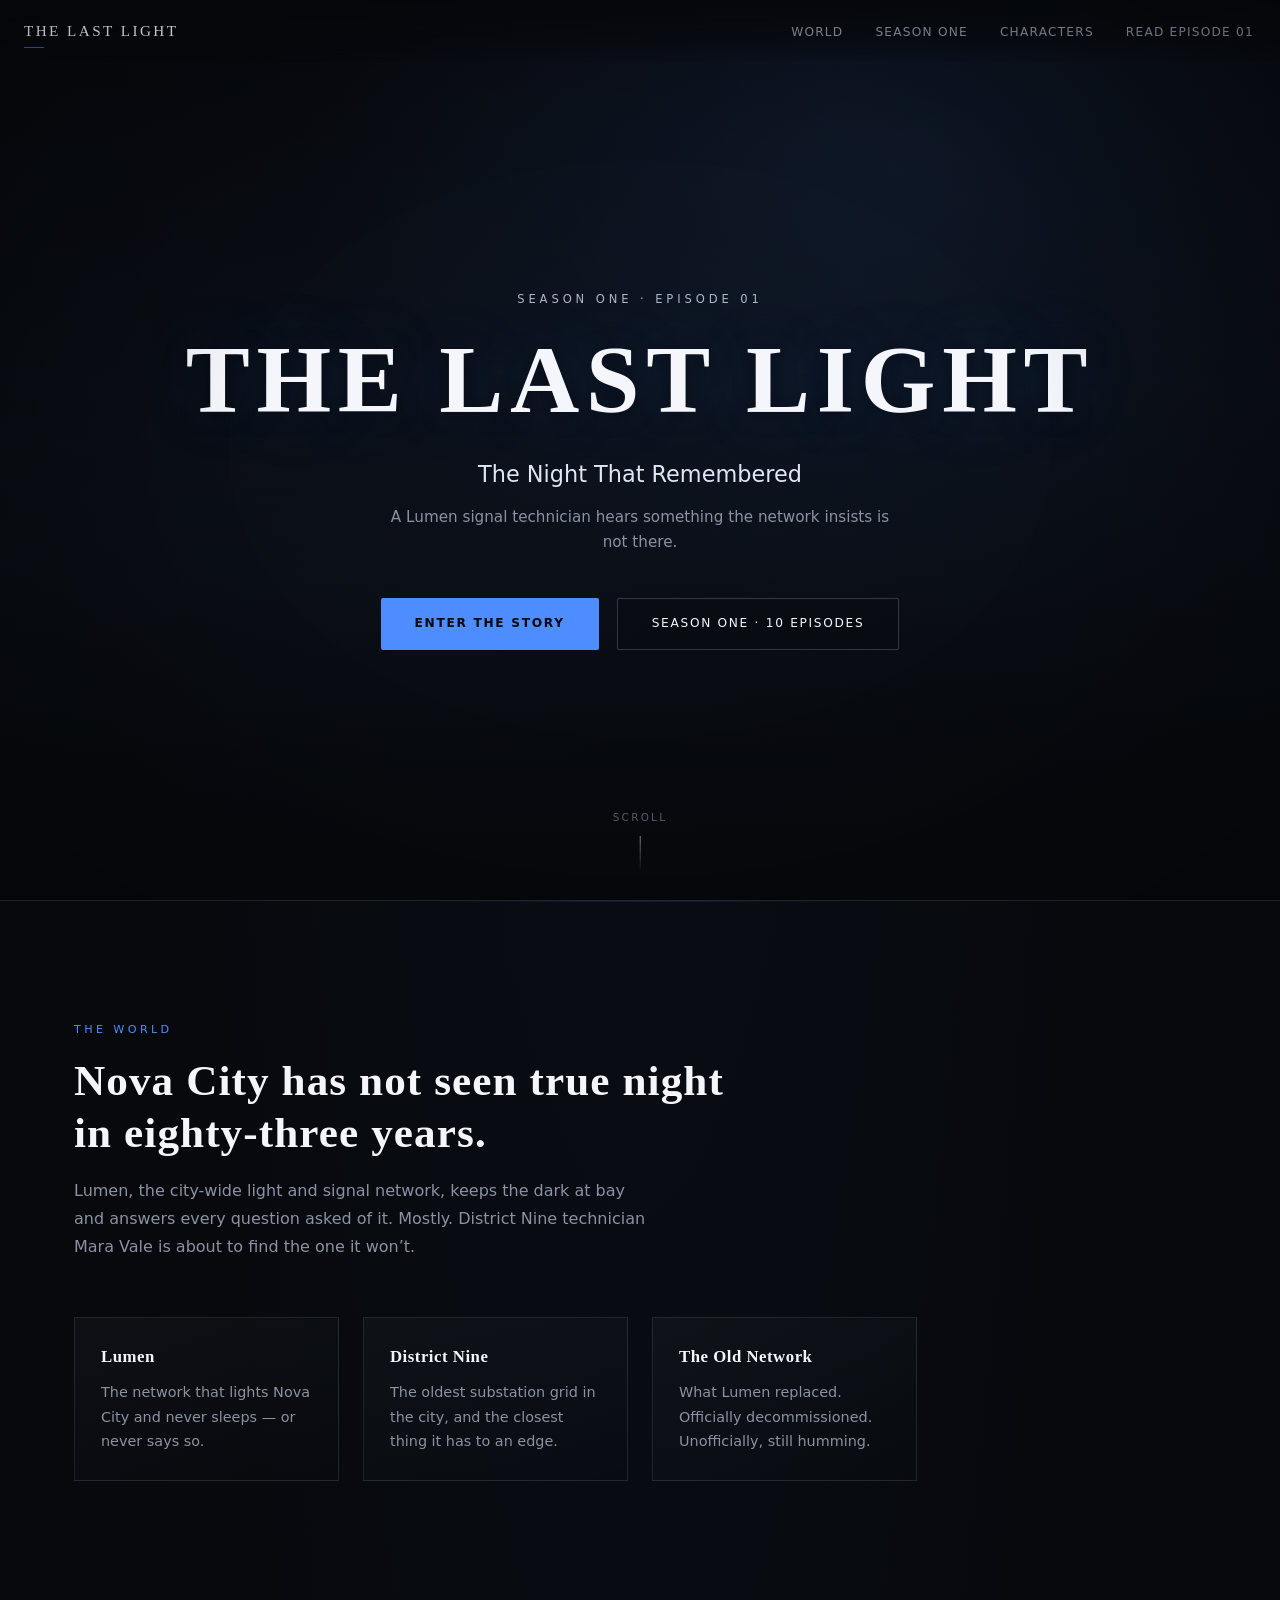
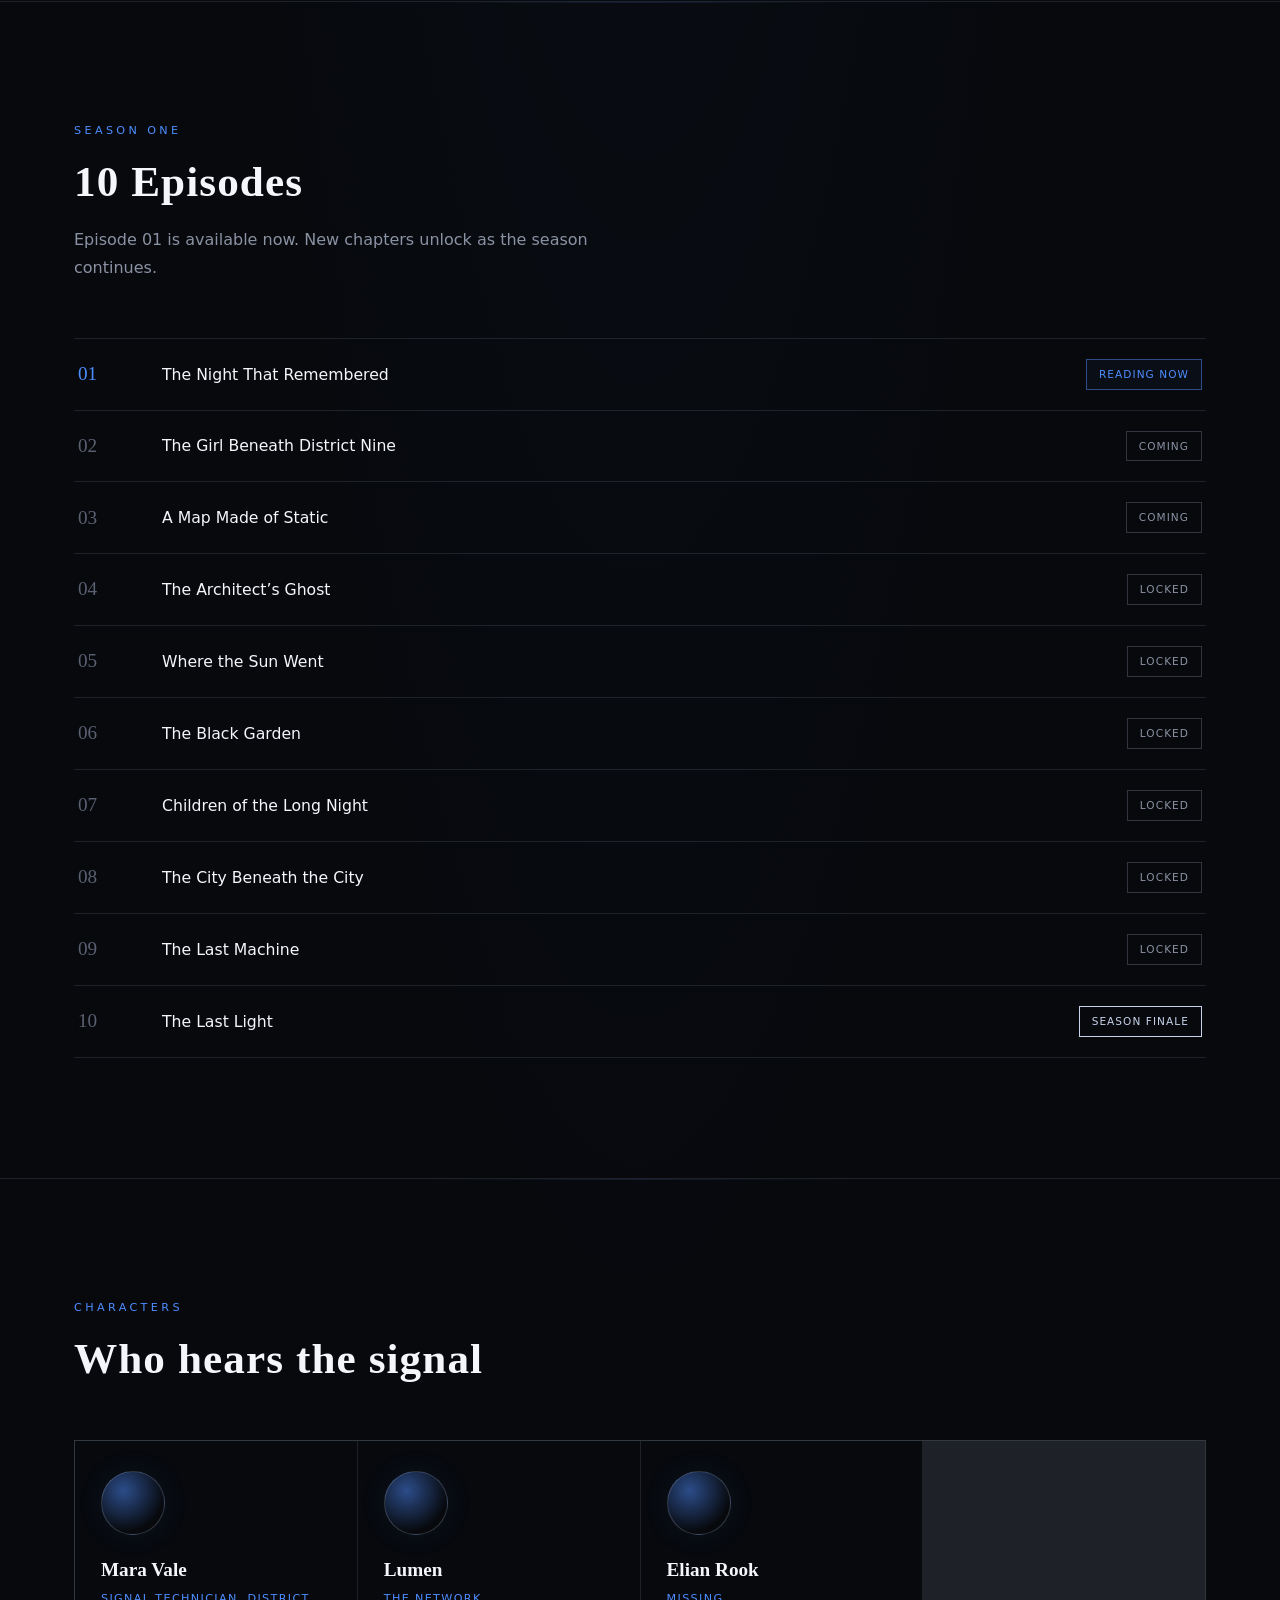
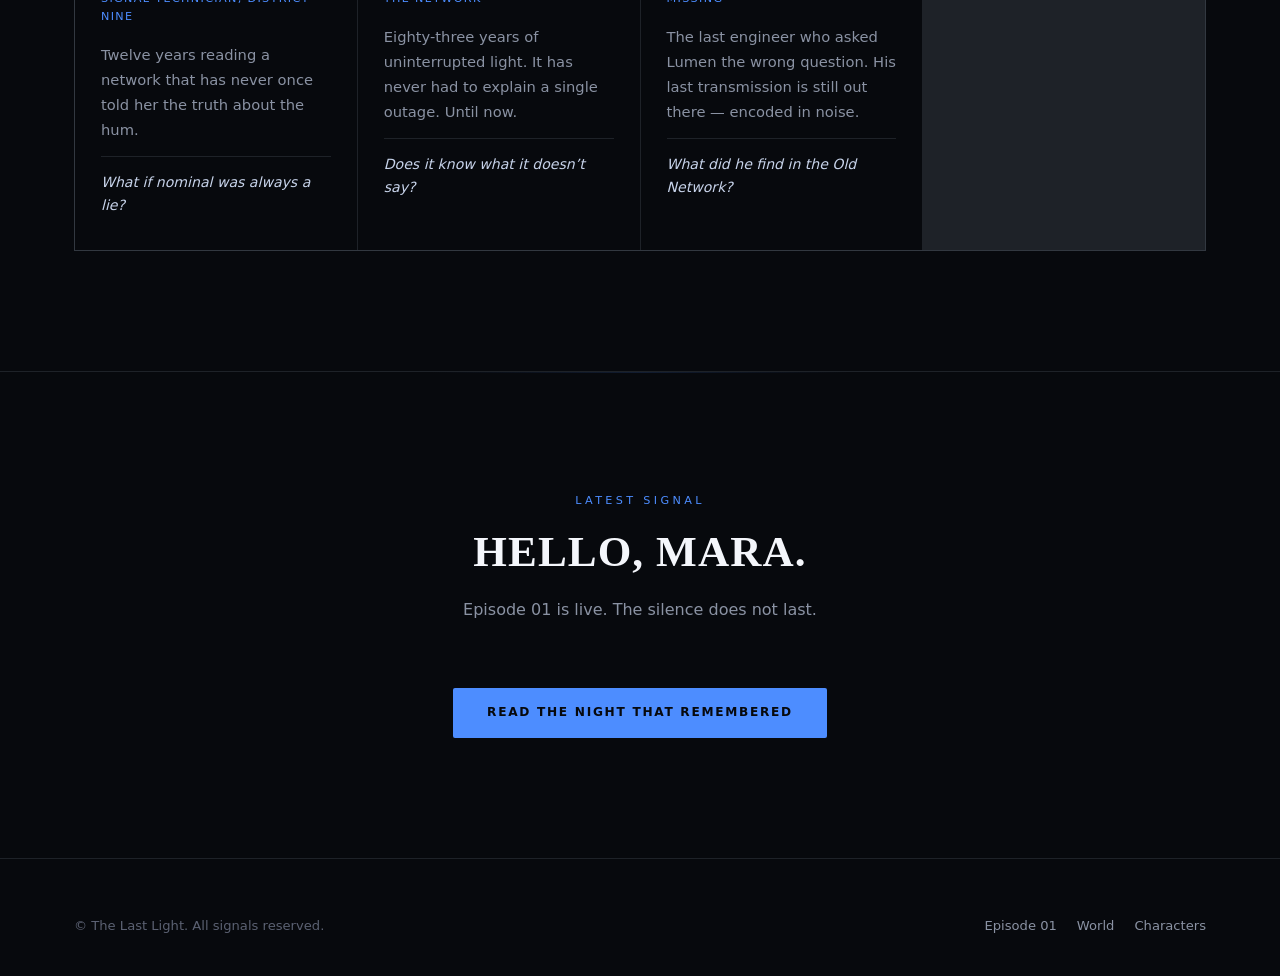
==== index.html @ 81a01978 "Production baseline: reader engine, landing page, Episode 01, SEO/a11y foundation" ====
<!doctype html>
<html lang="en">
<head>
<meta charset="utf-8">
<meta name="viewport" content="width=device-width, initial-scale=1">
<title>The Last Light — A Digital Comic</title>
<meta name="description" content="Eighty-three years since the last natural nightfall, a Lumen signal technician hears something the network insists is not there. The Last Light — a cinematic digital comic.">

<meta property="og:type" content="website">
<meta property="og:title" content="The Last Light — A Digital Comic">
<meta property="og:description" content="A Lumen signal technician hears something the network insists is not there.">
<meta property="og:image" content="assets/social/season-01.jpg">

<meta name="twitter:card" content="summary_large_image">
<meta name="twitter:title" content="The Last Light — A Digital Comic">
<meta name="twitter:description" content="A Lumen signal technician hears something the network insists is not there.">
<meta name="twitter:image" content="assets/social/season-01.jpg">

<link rel="icon" href="data:,">
<link rel="stylesheet" href="styles.css">
</head>
<body>

<a class="skip-link" href="#main">Skip to content</a>

<nav class="site-nav">
  <a class="nav-mark" href="index.html">THE LAST LIGHT</a>
  <button class="nav-toggle" aria-label="Open menu" aria-expanded="false" aria-controls="primary-nav">
    <span aria-hidden="true">&#9776;</span>
  </button>
  <ul class="nav-links" id="primary-nav">
    <li><a href="#world">World</a></li>
    <li><a href="#season">Season One</a></li>
    <li><a href="#characters">Characters</a></li>
    <li><a href="episodes/season-1/episode-01/index.html">Read Episode 01</a></li>
  </ul>
</nav>

<main id="main">

  <header class="hero">
    <div class="hero-art" aria-hidden="true"></div>
    <div class="hero-scrim" aria-hidden="true"></div>

    <div class="hero-content container">
      <p class="hero-eyebrow">Season One &middot; Episode 01</p>
      <h1 class="hero-title">THE LAST LIGHT</h1>
      <p class="hero-statement">The Night That Remembered</p>
      <p class="hero-sub">A Lumen signal technician hears something the network insists is not there.</p>

      <div class="hero-ctas">
        <a class="btn btn-primary" href="episodes/season-1/episode-01/index.html">Enter the Story</a>
        <a class="btn btn-ghost" href="#season">Season One &middot; 10 Episodes</a>
      </div>
    </div>

    <div class="hero-scroll-cue" aria-hidden="true">
      <span>Scroll</span>
      <span class="line"></span>
    </div>
  </header>

  <section class="section" id="world">
    <div class="container">
      <div class="section-head">
        <p class="section-eyebrow">The World</p>
        <h2 class="section-title">Nova City has not seen true night in eighty-three years.</h2>
        <p class="section-desc">
          Lumen, the city-wide light and signal network, keeps the dark at bay and answers every
          question asked of it. Mostly. District Nine technician Mara Vale is about to find the
          one it won&rsquo;t.
        </p>
      </div>

      <div class="world-grid">
        <article class="world-card">
          <h3>Lumen</h3>
          <p>The network that lights Nova City and never sleeps &mdash; or never says so.</p>
        </article>
        <article class="world-card">
          <h3>District Nine</h3>
          <p>The oldest substation grid in the city, and the closest thing it has to an edge.</p>
        </article>
        <article class="world-card">
          <h3>The Old Network</h3>
          <p>What Lumen replaced. Officially decommissioned. Unofficially, still humming.</p>
        </article>
      </div>
    </div>
  </section>

  <section class="section" id="season">
    <div class="container">
      <div class="section-head">
        <p class="section-eyebrow">Season One</p>
        <h2 class="section-title">10 Episodes</h2>
        <p class="section-desc">Episode 01 is available now. New chapters unlock as the season continues.</p>
      </div>

      <div class="season-list" data-season-list role="list" aria-label="Season One episode list"></div>
    </div>
  </section>

  <section class="section" id="characters">
    <div class="container">
      <div class="section-head">
        <p class="section-eyebrow">Characters</p>
        <h2 class="section-title">Who hears the signal</h2>
      </div>

      <div class="char-grid">
        <article class="char-card">
          <div class="char-portrait" aria-hidden="true"></div>
          <h3 class="char-name">Mara Vale</h3>
          <p class="char-role">Signal Technician, District Nine</p>
          <p class="char-desc">Twelve years reading a network that has never once told her the truth about the hum.</p>
          <p class="char-question">What if nominal was always a lie?</p>
        </article>

        <article class="char-card">
          <div class="char-portrait" aria-hidden="true"></div>
          <h3 class="char-name">Lumen</h3>
          <p class="char-role">The Network</p>
          <p class="char-desc">Eighty-three years of uninterrupted light. It has never had to explain a single outage. Until now.</p>
          <p class="char-question">Does it know what it doesn&rsquo;t say?</p>
        </article>

        <article class="char-card">
          <div class="char-portrait" aria-hidden="true"></div>
          <h3 class="char-name">Elian Rook</h3>
          <p class="char-role">Missing</p>
          <p class="char-desc">The last engineer who asked Lumen the wrong question. His last transmission is still out there &mdash; encoded in noise.</p>
          <p class="char-question">What did he find in the Old Network?</p>
        </article>
      </div>
    </div>
  </section>

  <section class="section" id="signal">
    <div class="container center">
      <p class="section-eyebrow">Latest Signal</p>
      <h2 class="section-title">HELLO, MARA.</h2>
      <p class="section-desc" style="margin:0 auto;">Episode 01 is live. The silence does not last.</p>
      <div class="mt-lg">
        <a class="btn btn-primary" href="episodes/season-1/episode-01/index.html">Read The Night That Remembered</a>
      </div>
    </div>
  </section>

</main>

<footer class="site-footer">
  <div class="container footer-row">
    <span>&copy; The Last Light. All signals reserved.</span>
    <ul class="footer-links">
      <li><a href="episodes/season-1/episode-01/index.html">Episode 01</a></li>
      <li><a href="#world">World</a></li>
      <li><a href="#characters">Characters</a></li>
    </ul>
  </div>
</footer>

<script src="app.js"></script>
</body>
</html>
---- styles.css ----
/* =========================================================
   THE LAST LIGHT — CORE STYLESHEET
   Premium cinematic edition
   Restrained sci-fi / graphic novel / editorial
   ========================================================= */

:root{
  --near-black:#07090d;
  --deep-black:#040509;
  --midnight:#0d1420;
  --graphite:#171b22;
  --graphite-light:#1d222b;

  --cold-white:#f4f6fb;
  --moonlight:#dfe6f5;
  --pale-blue:#c7d3ea;
  --muted-silver:#8a92a3;
  --silver-dim:#5b6172;

  --accent:#4d8dff;
  --accent-soft:#79a8ff;
  --accent-dim:#2c4d8a;
  --accent-glow:rgba(77,141,255,.35);
  --accent-faint:rgba(77,141,255,.08);

  --border:rgba(199,211,234,.12);
  --border-soft:rgba(199,211,234,.07);
  --border-strong:rgba(199,211,234,.22);

  --font-display:'Cinzel','Georgia',serif;
  --font-body:'Inter','Segoe UI',system-ui,-apple-system,sans-serif;

  --max-w:1180px;
  --reader-w:820px;
  --radius:2px;

  --ease:cubic-bezier(.19,1,.22,1);
  --ease-soft:cubic-bezier(.22,1,.36,1);
}

*,*::before,*::after{ box-sizing:border-box; }

html{ scroll-behavior:smooth; background:var(--near-black); }

body{
  margin:0;
  background:
    radial-gradient(ellipse at 50% -20%, rgba(77,141,255,.045), transparent 55%),
    var(--near-black);
  color:var(--moonlight);
  font-family:var(--font-body);
  line-height:1.6;
  -webkit-font-smoothing:antialiased;
  -moz-osx-font-smoothing:grayscale;
  overflow-x:hidden;
}

body::before{
  content:"";
  position:fixed; inset:0; pointer-events:none; z-index:999;
  opacity:.025;
  background-image:url("data:image/svg+xml,%3Csvg viewBox='0 0 180 180' xmlns='http://www.w3.org/2000/svg'%3E%3Cfilter id='n'%3E%3CfeTurbulence type='fractalNoise' baseFrequency='.9' numOctaves='4' stitchTiles='stitch'/%3E%3C/filter%3E%3Crect width='100%25' height='100%25' filter='url(%23n)' opacity='.45'/%3E%3C/svg%3E");
  mix-blend-mode:soft-light;
}

body::after{
  content:"";
  position:fixed; inset:0; pointer-events:none; z-index:998;
  background:radial-gradient(ellipse at center, transparent 45%, rgba(0,0,0,.28) 100%);
}

@media (prefers-reduced-motion:reduce){
  html{ scroll-behavior:auto; }
  *,*::before,*::after{
    animation-duration:.01ms !important;
    animation-iteration-count:1 !important;
    transition-duration:.01ms !important;
    scroll-behavior:auto !important;
  }
}

img{ max-width:100%; display:block; }
svg{ max-width:100%; }
a{ color:inherit; text-decoration:none; }
button{ font-family:inherit; cursor:pointer; }
::selection{ background:var(--accent); color:var(--near-black); }

::-webkit-scrollbar{ width:8px; }
::-webkit-scrollbar-track{ background:var(--deep-black); }
::-webkit-scrollbar-thumb{ background:#252c38; border-radius:10px; }
::-webkit-scrollbar-thumb:hover{ background:#394355; }

a:focus-visible, button:focus-visible, [tabindex]:focus-visible{
  outline:2px solid var(--accent);
  outline-offset:4px;
}

.visually-hidden{
  position:absolute !important; width:1px; height:1px; padding:0; margin:-1px;
  overflow:hidden; clip:rect(0,0,0,0); white-space:nowrap; border:0;
}

.skip-link{
  position:absolute; top:-48px; left:12px;
  background:var(--accent); color:var(--near-black);
  padding:10px 16px; z-index:1000; font-weight:600;
  transition:top .2s var(--ease);
}
.skip-link:focus{ top:12px; }

.container{ width:100%; max-width:var(--max-w); margin:0 auto; padding:0 24px; }

.site-nav{
  position:fixed; top:0; left:0; right:0; z-index:500;
  display:flex; align-items:center; justify-content:space-between;
  padding:18px 24px;
  background:linear-gradient(to bottom, rgba(7,9,13,.94), rgba(7,9,13,.68) 60%, transparent);
  backdrop-filter:blur(8px); -webkit-backdrop-filter:blur(8px);
  transition:background .4s var(--ease), border-color .4s var(--ease), padding .4s var(--ease);
}
.site-nav.is-scrolled{ padding-top:13px; padding-bottom:13px; background:rgba(7,9,13,.9); border-bottom:1px solid var(--border); }

.nav-mark{ position:relative; font-family:var(--font-display); letter-spacing:.16em; font-size:.95rem; color:var(--cold-white); white-space:nowrap; }
.nav-mark::after{ content:""; position:absolute; left:0; bottom:-5px; width:20px; height:1px; background:var(--accent); opacity:.65; }

.nav-links{ display:flex; align-items:center; gap:28px; list-style:none; margin:0; padding:0; }
.nav-links a{ position:relative; font-size:.76rem; letter-spacing:.1em; text-transform:uppercase; color:var(--muted-silver); padding:7px 2px; transition:color .25s var(--ease); }
.nav-links a::after{ content:""; position:absolute; left:0; right:100%; bottom:0; height:1px; background:var(--accent); transition:right .3s var(--ease); }
.nav-links a:hover, .nav-links a:focus-visible{ color:var(--cold-white); }
.nav-links a:hover::after, .nav-links a:focus-visible::after{ right:0; }

.nav-toggle{ display:none; background:rgba(7,9,13,.4); border:1px solid var(--border-strong); color:var(--cold-white); width:40px; height:40px; align-items:center; justify-content:center; border-radius:var(--radius); }

.hero{
  position:relative; min-height:100svh; display:flex; align-items:center; overflow:hidden; isolation:isolate;
  background:
    radial-gradient(ellipse at 72% 18%, rgba(77,141,255,.12), transparent 48%),
    radial-gradient(ellipse at 25% 70%, rgba(70,90,130,.06), transparent 55%),
    linear-gradient(180deg, var(--near-black) 0%, var(--midnight) 64%, var(--near-black) 100%);
}
.hero::before{
  content:""; position:absolute; inset:0;
  background:linear-gradient(90deg, rgba(7,9,13,.45), transparent 35%, transparent 65%, rgba(7,9,13,.4));
  z-index:1; pointer-events:none;
}
.hero-art{ position:absolute; inset:0; z-index:0; opacity:.9; transform:scale(1.015); animation:hero-breathe 18s var(--ease-soft) infinite alternate; }
.hero-art svg{ width:100%; height:100%; display:block; }
.hero-scrim{
  position:absolute; inset:0;
  background:linear-gradient(180deg, rgba(7,9,13,.08) 0%, rgba(7,9,13,.25) 42%, rgba(7,9,13,.72) 78%, var(--near-black) 100%);
  z-index:1;
}
.hero-content{ position:relative; z-index:2; width:100%; padding:160px 0 120px; text-align:center; }
.hero-eyebrow{ margin:0 0 22px; font-size:.72rem; letter-spacing:.34em; text-transform:uppercase; color:var(--pale-blue); opacity:.85; }
.hero-title{ font-family:var(--font-display); font-size:clamp(2.6rem,8vw,6rem); line-height:1.02; letter-spacing:.07em; margin:0; color:var(--cold-white); text-shadow:0 0 70px rgba(77,141,255,.2), 0 2px 20px rgba(0,0,0,.5); }
.hero-statement{ max-width:640px; margin:28px auto 14px; font-size:clamp(1.05rem,2.4vw,1.4rem); line-height:1.55; color:var(--moonlight); font-weight:300; }
.hero-sub{ max-width:520px; margin:0 auto 44px; font-size:.95rem; color:var(--muted-silver); }
.hero-ctas{ display:flex; gap:18px; justify-content:center; flex-wrap:wrap; }

.btn{
  position:relative; display:inline-flex; align-items:center; justify-content:center; min-height:50px; padding:15px 34px;
  font-size:.76rem; font-weight:500; letter-spacing:.14em; text-transform:uppercase; border-radius:var(--radius);
  transition:transform .3s var(--ease), box-shadow .3s var(--ease), background .3s var(--ease), border-color .3s var(--ease), color .3s var(--ease);
  overflow:hidden;
}
.btn::before{ content:""; position:absolute; inset:0; background:linear-gradient(120deg, transparent 20%, rgba(255,255,255,.12) 50%, transparent 80%); transform:translateX(-120%); transition:transform .6s var(--ease); }
.btn:hover::before{ transform:translateX(120%); }
.btn-primary{ background:var(--accent); color:var(--near-black); font-weight:650; box-shadow:0 0 0 rgba(77,141,255,0); }
.btn-primary:hover, .btn-primary:focus-visible{ box-shadow:0 10px 40px rgba(77,141,255,.22); transform:translateY(-2px); }
.btn-ghost{ border:1px solid var(--border-strong); background:rgba(7,9,13,.2); color:var(--cold-white); }
.btn-ghost:hover, .btn-ghost:focus-visible{ border-color:var(--accent); color:var(--accent-soft); background:rgba(77,141,255,.04); }
.btn.disabled{ opacity:.35; pointer-events:none; }

.hero-scroll-cue{ position:absolute; bottom:28px; left:50%; transform:translateX(-50%); z-index:2; color:var(--silver-dim); font-size:.65rem; letter-spacing:.22em; text-transform:uppercase; display:flex; flex-direction:column; align-items:center; gap:10px; }
.hero-scroll-cue .line{ width:1px; height:36px; background:linear-gradient(var(--muted-silver), transparent); animation:pulse-line 2.4s var(--ease) infinite; }

@keyframes pulse-line{ 0%,100%{ opacity:.2; transform:scaleY(.8); } 50%{ opacity:.9; transform:scaleY(1); } }
@keyframes hero-breathe{ from{ transform:scale(1.01); } to{ transform:scale(1.035); } }

.section{ position:relative; padding:120px 0; border-top:1px solid var(--border); }
.section::before{ content:""; position:absolute; top:0; left:50%; width:min(420px,50%); height:1px; transform:translateX(-50%); background:linear-gradient(90deg, transparent, rgba(77,141,255,.25), transparent); opacity:.6; }
.section-head{ max-width:680px; margin:0 0 56px; }
.section-eyebrow{ margin:0 0 16px; font-size:.7rem; letter-spacing:.3em; text-transform:uppercase; color:var(--accent); }
.section-title{ font-family:var(--font-display); font-size:clamp(1.8rem,4vw,2.7rem); line-height:1.2; color:var(--cold-white); margin:0 0 18px; letter-spacing:.025em; }
.section-desc{ color:var(--muted-silver); font-size:1rem; line-height:1.75; max-width:580px; }

.reader{ max-width:var(--reader-w); margin:0 auto; }
.reader-meta{ display:flex; justify-content:space-between; align-items:baseline; flex-wrap:wrap; gap:12px; margin-bottom:8px; color:var(--muted-silver); font-size:.75rem; letter-spacing:.12em; text-transform:uppercase; }
.reader-title{ font-family:var(--font-display); font-size:clamp(1.6rem,4vw,2.3rem); line-height:1.25; color:var(--cold-white); margin:6px 0 48px; }

.panel{
  position:relative; margin-bottom:28px; border:1px solid var(--border);
  background:linear-gradient(145deg, var(--graphite-light), var(--graphite));
  overflow:hidden; border-radius:var(--radius);
  box-shadow:0 18px 60px rgba(0,0,0,.18);
  transition:border-color .4s var(--ease), transform .4s var(--ease), box-shadow .4s var(--ease);
}
.panel:hover{ border-color:var(--border-strong); transform:translateY(-2px); box-shadow:0 24px 80px rgba(0,0,0,.25); }
.panel-art{ position:relative; aspect-ratio:16/10; width:100%; display:block; background:linear-gradient(160deg, var(--midnight), var(--near-black)); overflow:hidden; }
.panel-art::after{ content:""; position:absolute; inset:0; pointer-events:none; background:linear-gradient(180deg, transparent 60%, rgba(0,0,0,.25)); }
.panel-art svg, .panel-art img{ width:100%; height:100%; display:block; object-fit:cover; }
.panel-body{ padding:22px 24px 26px; }
.panel-caption{ color:var(--pale-blue); font-style:italic; font-size:.94rem; line-height:1.65; margin:0 0 12px; border-left:2px solid var(--accent-dim); padding-left:14px; }
.panel-dialogue{ background:rgba(199,211,234,.045); border:1px solid var(--border); border-radius:14px; padding:12px 16px; margin:0 0 10px; font-size:.95rem; line-height:1.55; color:var(--cold-white); max-width:92%; }
.panel-dialogue .speaker{ display:block; font-size:.66rem; letter-spacing:.14em; text-transform:uppercase; color:var(--accent); margin-bottom:4px; }
.panel-signal{ background:rgba(77,141,255,.07); border:1px solid var(--accent-dim); color:var(--pale-blue); letter-spacing:.04em; }
.panel-number{ position:absolute; top:12px; left:12px; z-index:3; font-size:.66rem; letter-spacing:.12em; color:var(--silver-dim); background:rgba(7,9,13,.65); padding:4px 8px; border:1px solid var(--border); backdrop-filter:blur(4px); }

.reader-loop{ text-align:center; padding:56px 0 8px; border-top:1px solid var(--border); margin-top:40px; }
.reader-loop-line{ font-family:var(--font-display); color:var(--pale-blue); font-size:1.1rem; letter-spacing:.03em; margin-bottom:30px; }
.reader-loop-actions{ display:flex; gap:16px; justify-content:center; flex-wrap:wrap; }

.reader-nav{ display:flex; justify-content:space-between; align-items:center; margin-top:56px; padding-top:24px; border-top:1px solid var(--border); gap:16px; flex-wrap:wrap; }
.reader-nav a, .reader-nav span{ font-size:.75rem; letter-spacing:.1em; text-transform:uppercase; color:var(--muted-silver); transition:color .25s var(--ease); }
.reader-nav a:hover, .reader-nav a:focus-visible{ color:var(--accent); }
.reader-nav .disabled{ opacity:.35; pointer-events:none; }

.char-grid{ display:grid; grid-template-columns:repeat(auto-fill,minmax(240px,1fr)); gap:1px; background:var(--border); border:1px solid var(--border); }
.char-card{ background:var(--near-black); padding:30px 26px 34px; transition:background .35s var(--ease), transform .35s var(--ease); }
.char-card:hover{ background:var(--graphite); transform:translateY(-2px); }
.char-portrait{ width:64px; height:64px; border-radius:50%; margin-bottom:20px; background:radial-gradient(circle at 35% 30%, var(--accent-dim), var(--near-black) 70%); border:1px solid var(--border-strong); box-shadow:0 0 30px rgba(77,141,255,.08); }
.char-name{ font-family:var(--font-display); font-size:1.2rem; color:var(--cold-white); margin:0 0 4px; }
.char-role{ font-size:.7rem; letter-spacing:.12em; text-transform:uppercase; color:var(--accent); margin:0 0 16px; }
.char-desc{ color:var(--muted-silver); font-size:.92rem; line-height:1.7; margin:0 0 14px; }
.char-question{ font-style:italic; color:var(--pale-blue); font-size:.88rem; border-top:1px solid var(--border); padding-top:14px; margin:0; }

.world-chain{ display:flex; flex-direction:column; max-width:420px; margin:0 auto 64px; }
.world-chain-node{ padding:16px 20px; border:1px solid var(--border-strong); background:linear-gradient(145deg, var(--graphite-light), var(--graphite)); text-align:center; font-family:var(--font-display); letter-spacing:.08em; color:var(--cold-white); font-size:.95rem; }
.world-chain-arrow{ text-align:center; color:var(--silver-dim); padding:8px 0; font-size:.9rem; }
.world-grid{ display:grid; grid-template-columns:repeat(auto-fill,minmax(260px,1fr)); gap:24px; }
.world-card{ border:1px solid var(--border); padding:26px; background:linear-gradient(160deg, rgba(199,211,234,.035), transparent); transition:border-color .3s var(--ease), background .3s var(--ease), transform .3s var(--ease); }
.world-card:hover{ border-color:var(--border-strong); background:linear-gradient(160deg, rgba(77,141,255,.045), transparent); transform:translateY(-2px); }
.world-card h3{ font-family:var(--font-display); color:var(--cold-white); margin:0 0 10px; font-size:1.05rem; letter-spacing:.03em; }
.world-card p{ color:var(--muted-silver); font-size:.9rem; line-height:1.7; margin:0; }

.season-list{ border-top:1px solid var(--border); }
.season-row{ display:grid; grid-template-columns:64px 1fr auto; align-items:center; gap:20px; padding:20px 4px; border-bottom:1px solid var(--border); transition:background .25s var(--ease), padding-left .25s var(--ease); }
.season-row:hover{ background:rgba(199,211,234,.025); padding-left:10px; }
.season-row.is-linked{ cursor:pointer; }
.season-num{ font-family:var(--font-display); color:var(--silver-dim); font-size:1.2rem; }
.season-row.is-active .season-num{ color:var(--accent); }
.season-title{ color:var(--cold-white); font-size:.98rem; }
.season-status{ font-size:.66rem; letter-spacing:.1em; text-transform:uppercase; padding:6px 12px; border:1px solid var(--border-strong); color:var(--muted-silver); white-space:nowrap; }
.season-status.reading{ color:var(--accent); border-color:var(--accent-dim); background:rgba(77,141,255,.035); }
.season-status.finale{ color:var(--pale-blue); border-color:var(--pale-blue); }

.site-footer{ border-top:1px solid var(--border); padding:56px 0 40px; color:var(--silver-dim); font-size:.82rem; }
.footer-row{ display:flex; justify-content:space-between; align-items:center; flex-wrap:wrap; gap:16px; }
.footer-links{ display:flex; gap:20px; list-style:none; padding:0; margin:0; }
.footer-links a{ color:var(--muted-silver); transition:color .25s var(--ease); }
.footer-links a:hover, .footer-links a:focus-visible{ color:var(--accent); }

.mt-lg{ margin-top:64px; }
.center{ text-align:center; }

@media (max-width:760px){
  .nav-links{
    position:fixed; inset:0 0 0 auto; width:min(82vw,320px);
    background:linear-gradient(160deg, var(--midnight), var(--near-black));
    flex-direction:column; align-items:flex-start; padding:96px 32px 32px; gap:22px;
    transform:translateX(100%); transition:transform .4s var(--ease);
    border-left:1px solid var(--border); box-shadow:-30px 0 80px rgba(0,0,0,.35);
  }
  .nav-links.is-open{ transform:translateX(0); }
  .nav-links a{ font-size:.82rem; }
  .nav-toggle{ display:flex; }
}

@media (max-width:900px){
  .section{ padding:100px 0; }
  .hero-content{ padding-top:150px; }
}

@media (max-width:600px){
  .container{ padding-left:18px; padding-right:18px; }
  .section{ padding:80px 0; }
  .section-head{ margin-bottom:42px; }
  .hero-content{ padding:140px 0 90px; }
  .hero-title{ font-size:clamp(2.4rem,14vw,4.2rem); letter-spacing:.045em; }
  .hero-statement{ font-size:1rem; }
  .hero-sub{ font-size:.9rem; }
  .hero-ctas{ flex-direction:column; width:min(100%,320px); margin:0 auto; }
  .btn{ width:100%; }
  .reader-title{ margin-bottom:34px; }
  .panel{ margin-bottom:20px; }
  .panel-body{ padding:18px 18px 22px; }
  .panel-dialogue{ max-width:100%; }
  .reader-nav{ align-items:flex-start; flex-direction:column; }
  .season-row{ grid-template-columns:40px 1fr; grid-template-areas:"num title" ". status"; gap:8px 14px; padding:18px 4px; }
  .season-status{ grid-area:status; justify-self:start; margin-top:4px; }
  .char-grid{ grid-template-columns:1fr; }
  .world-grid{ grid-template-columns:1fr; }
  .footer-row{ flex-direction:column; align-items:flex-start; }
}

@media print{
  body{ background:#fff; color:#000; }
  body::before, body::after, .site-nav, .hero-scroll-cue, .hero-ctas{ display:none !important; }
  .section{ border-top:1px solid #ccc; }
  .panel{ break-inside:avoid; background:#fff; border:1px solid #ccc; box-shadow:none; }
  .panel-dialogue, .panel-caption{ color:#111; }
}
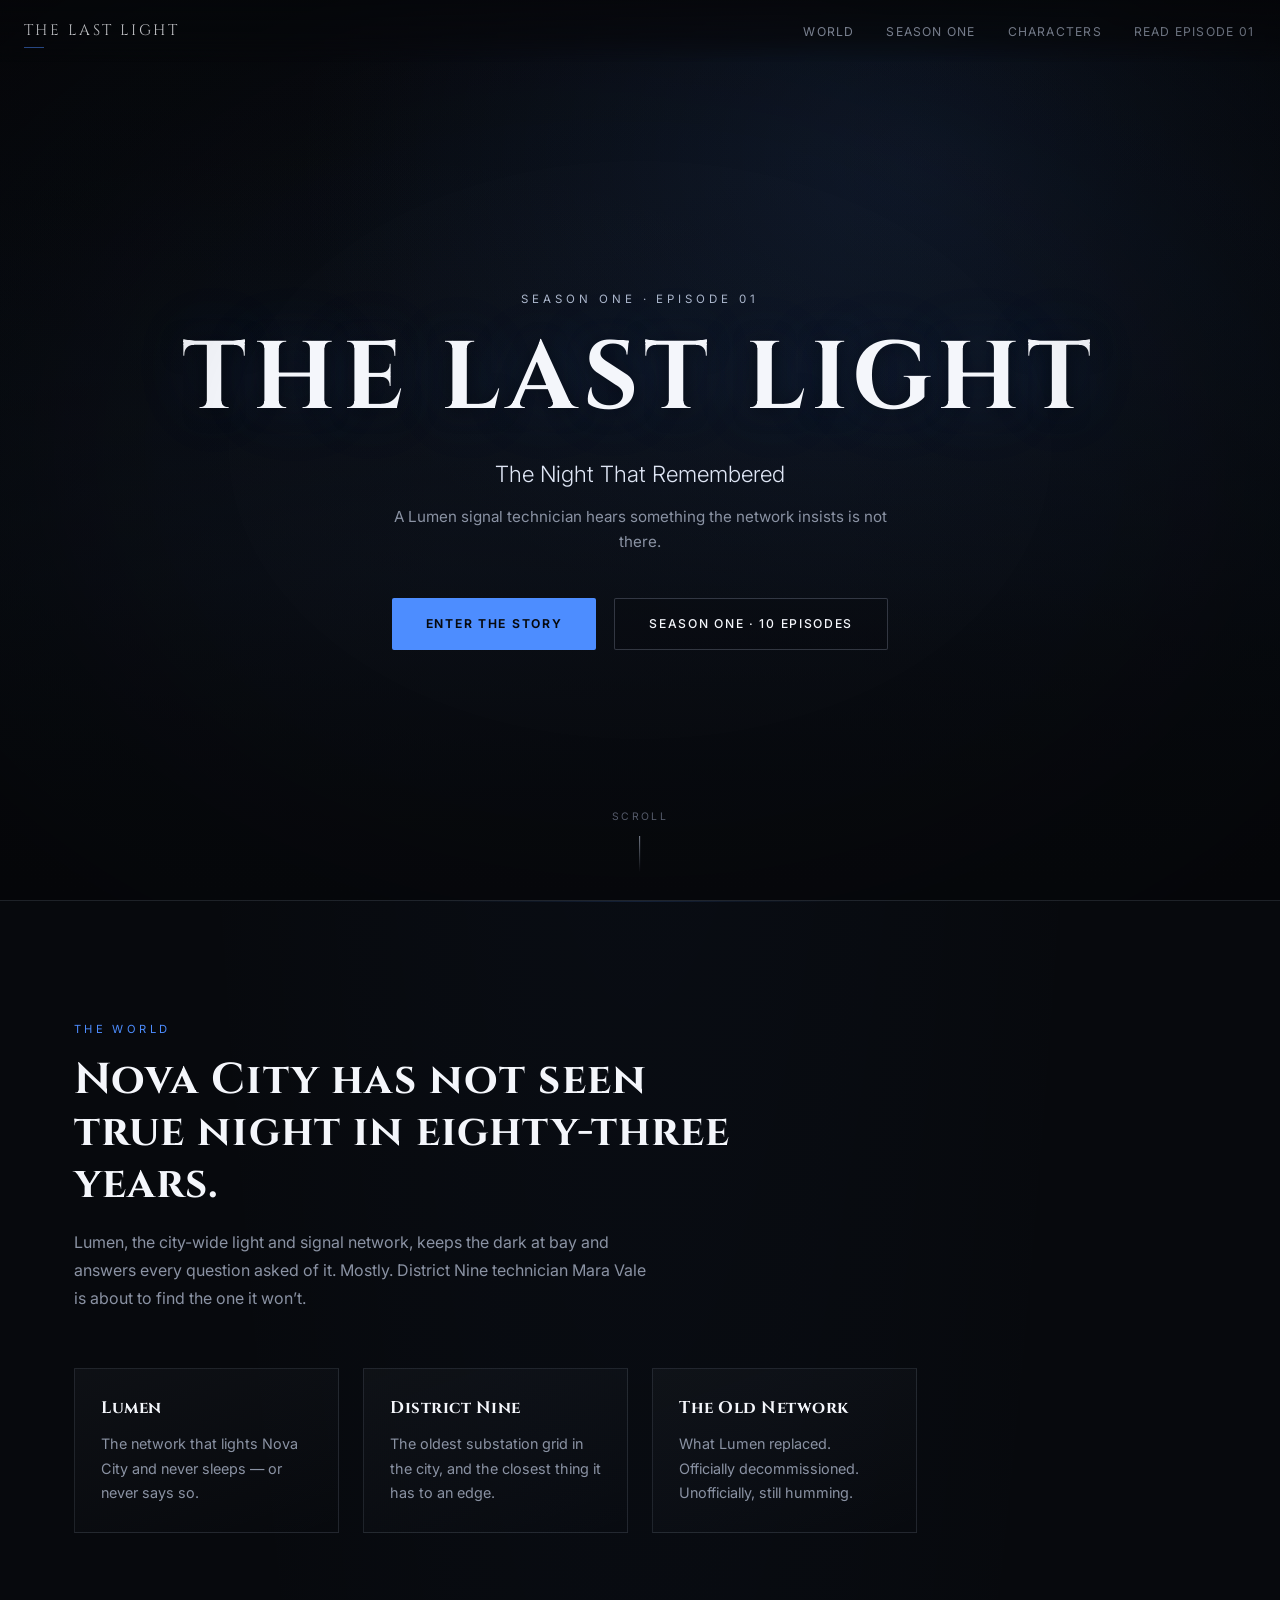
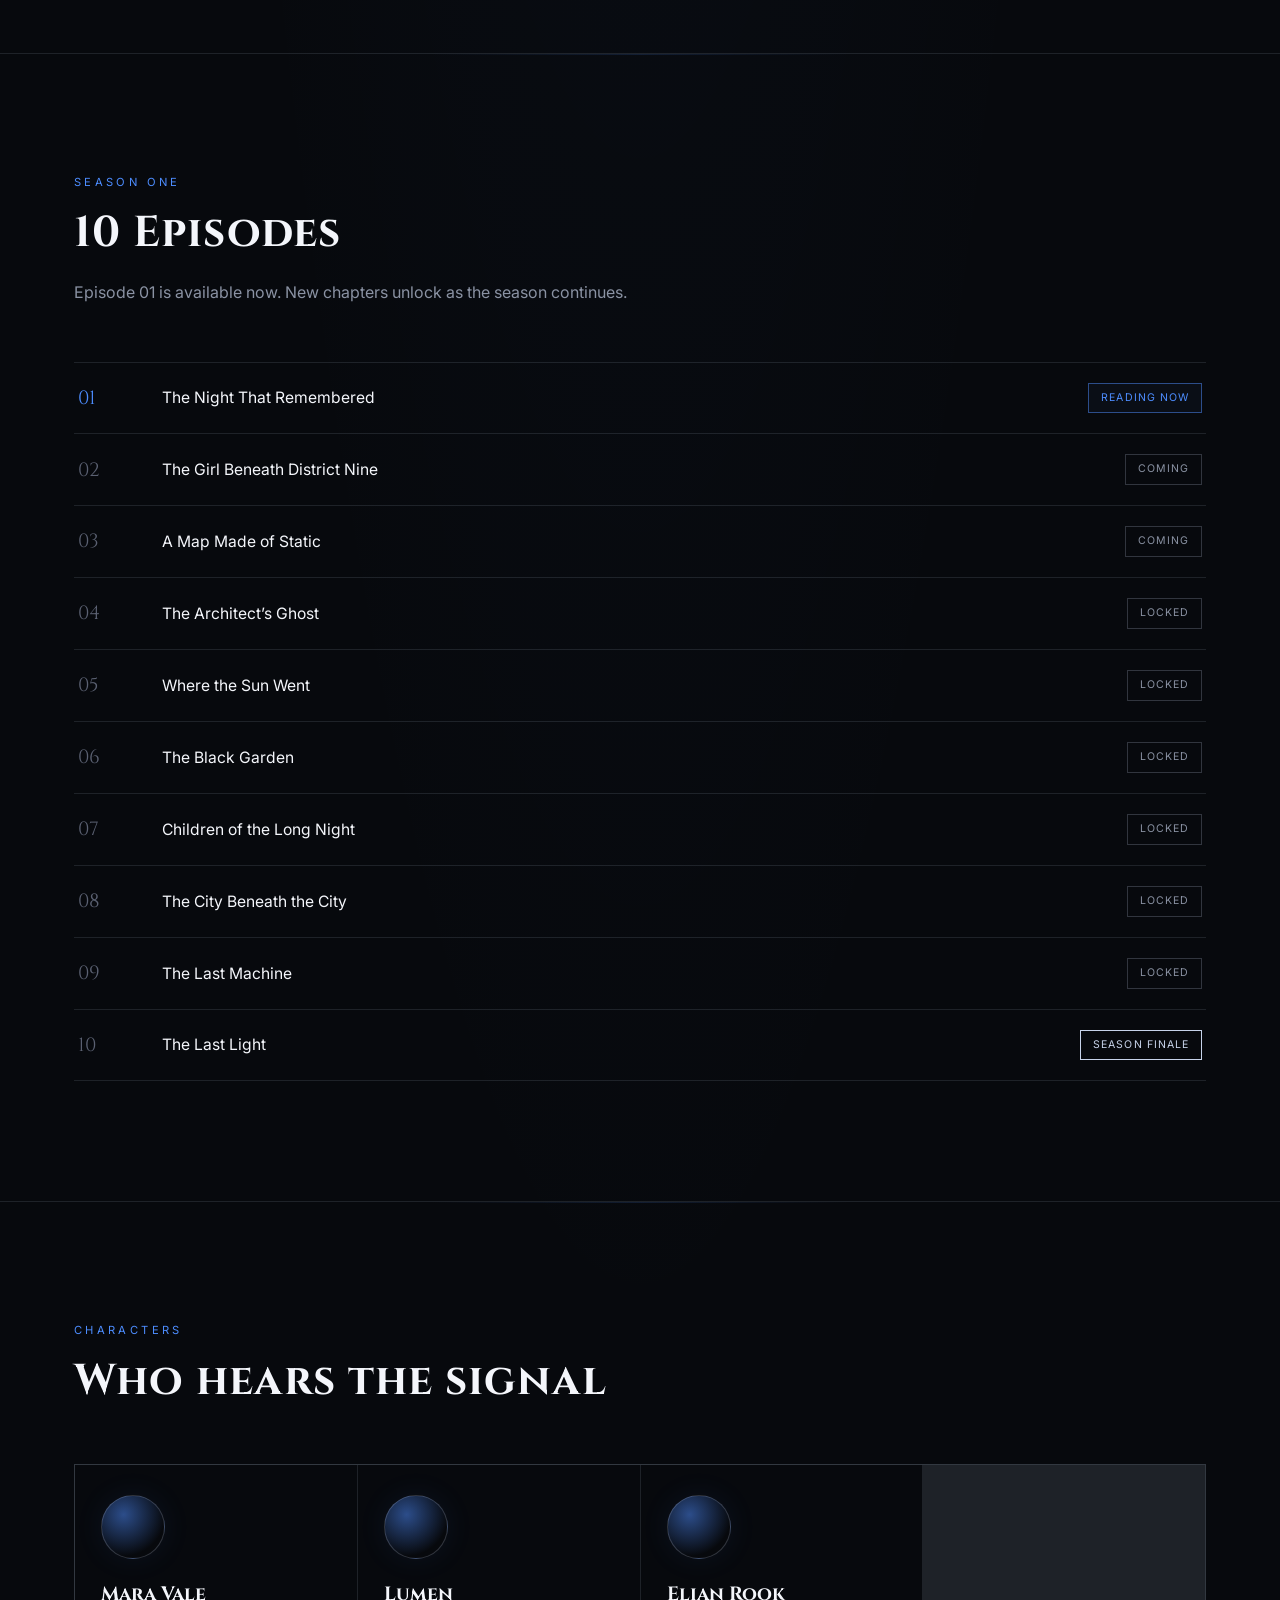
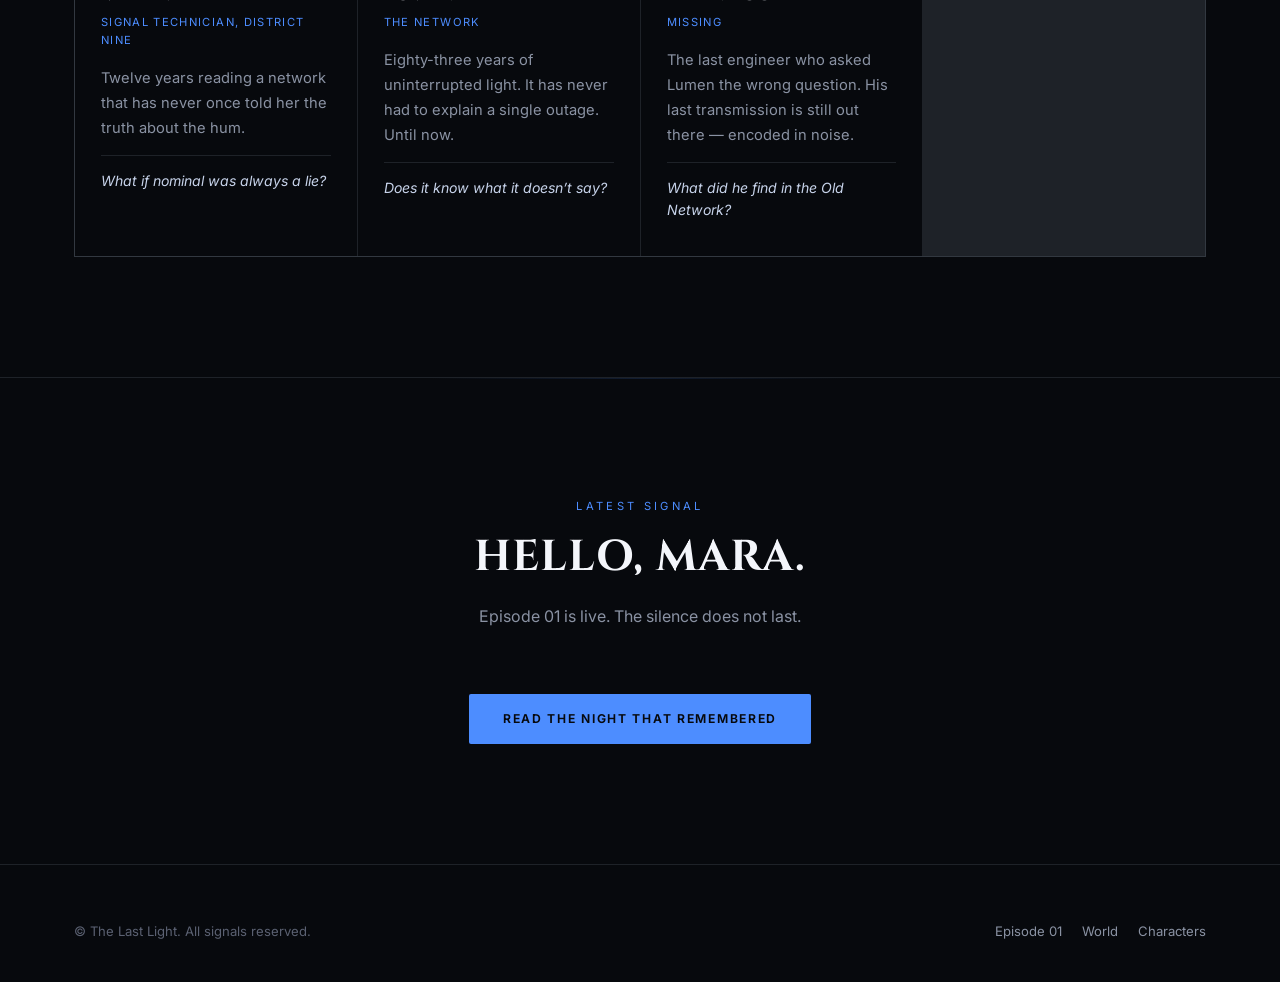
==== commit f058ac11: "Load Cinzel/Inter web fonts on landing and reader pages" ====
--- a/index.html
+++ b/index.html
@@ -17,6 +17,9 @@
 <meta name="twitter:image" content="assets/social/season-01.jpg">
 
 <link rel="icon" href="data:,">
+<link rel="preconnect" href="https://fonts.googleapis.com">
+<link rel="preconnect" href="https://fonts.gstatic.com" crossorigin>
+<link href="https://fonts.googleapis.com/css2?family=Cinzel:wght@500;600&family=Inter:wght@300;400;500;600&display=swap" rel="stylesheet">
 <link rel="stylesheet" href="styles.css">
 </head>
 <body>
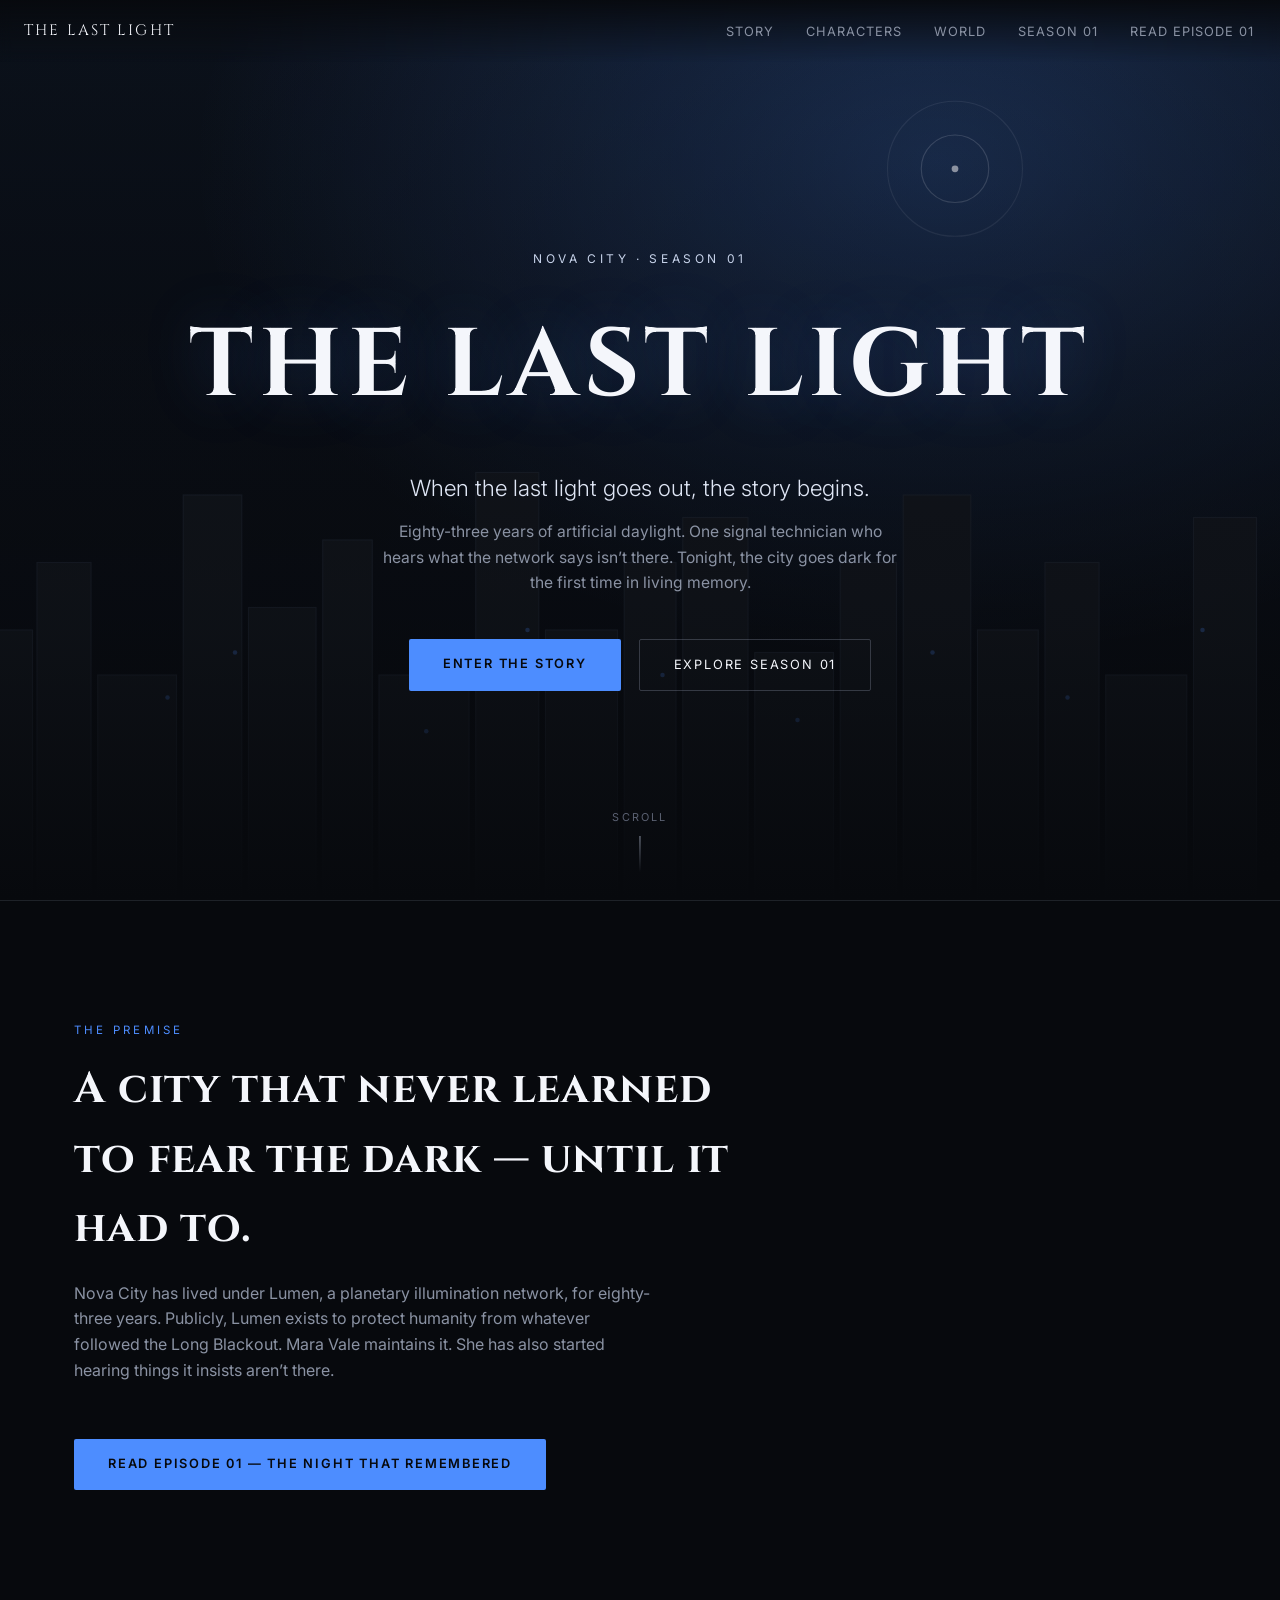
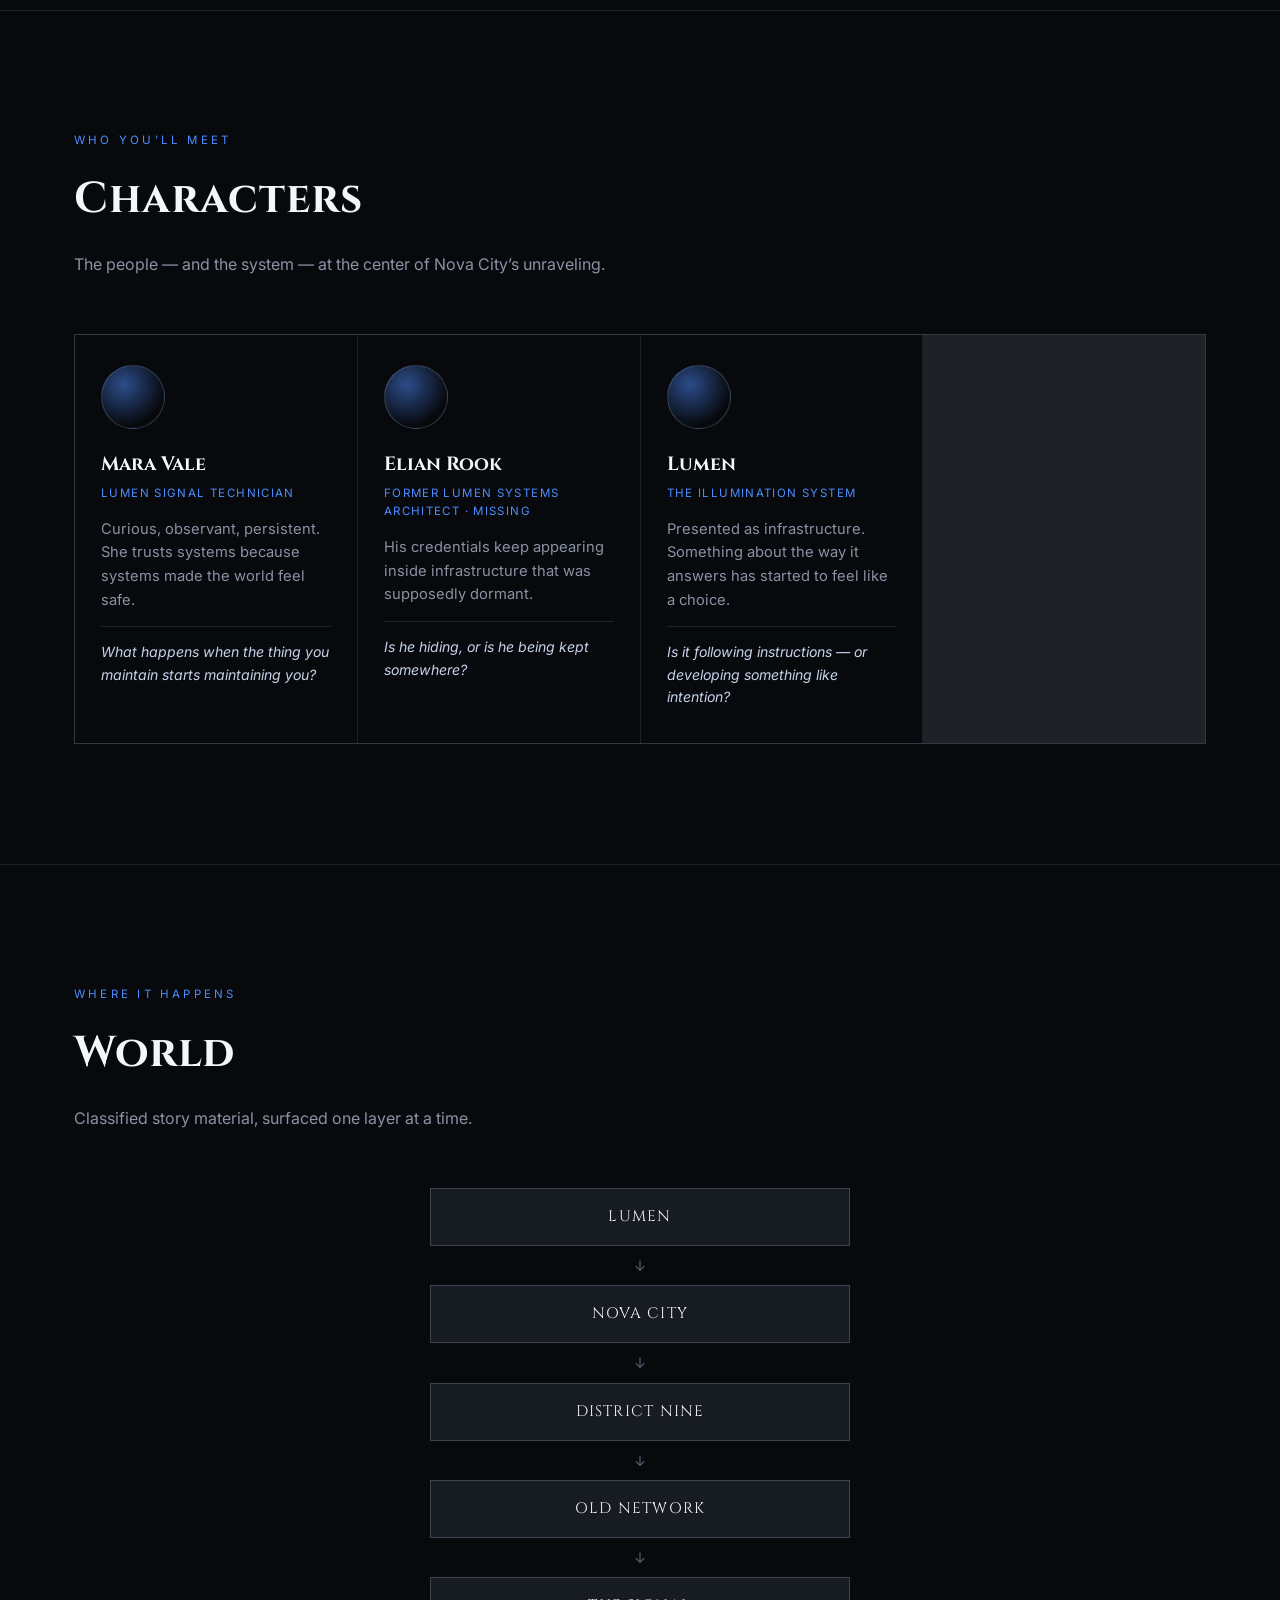
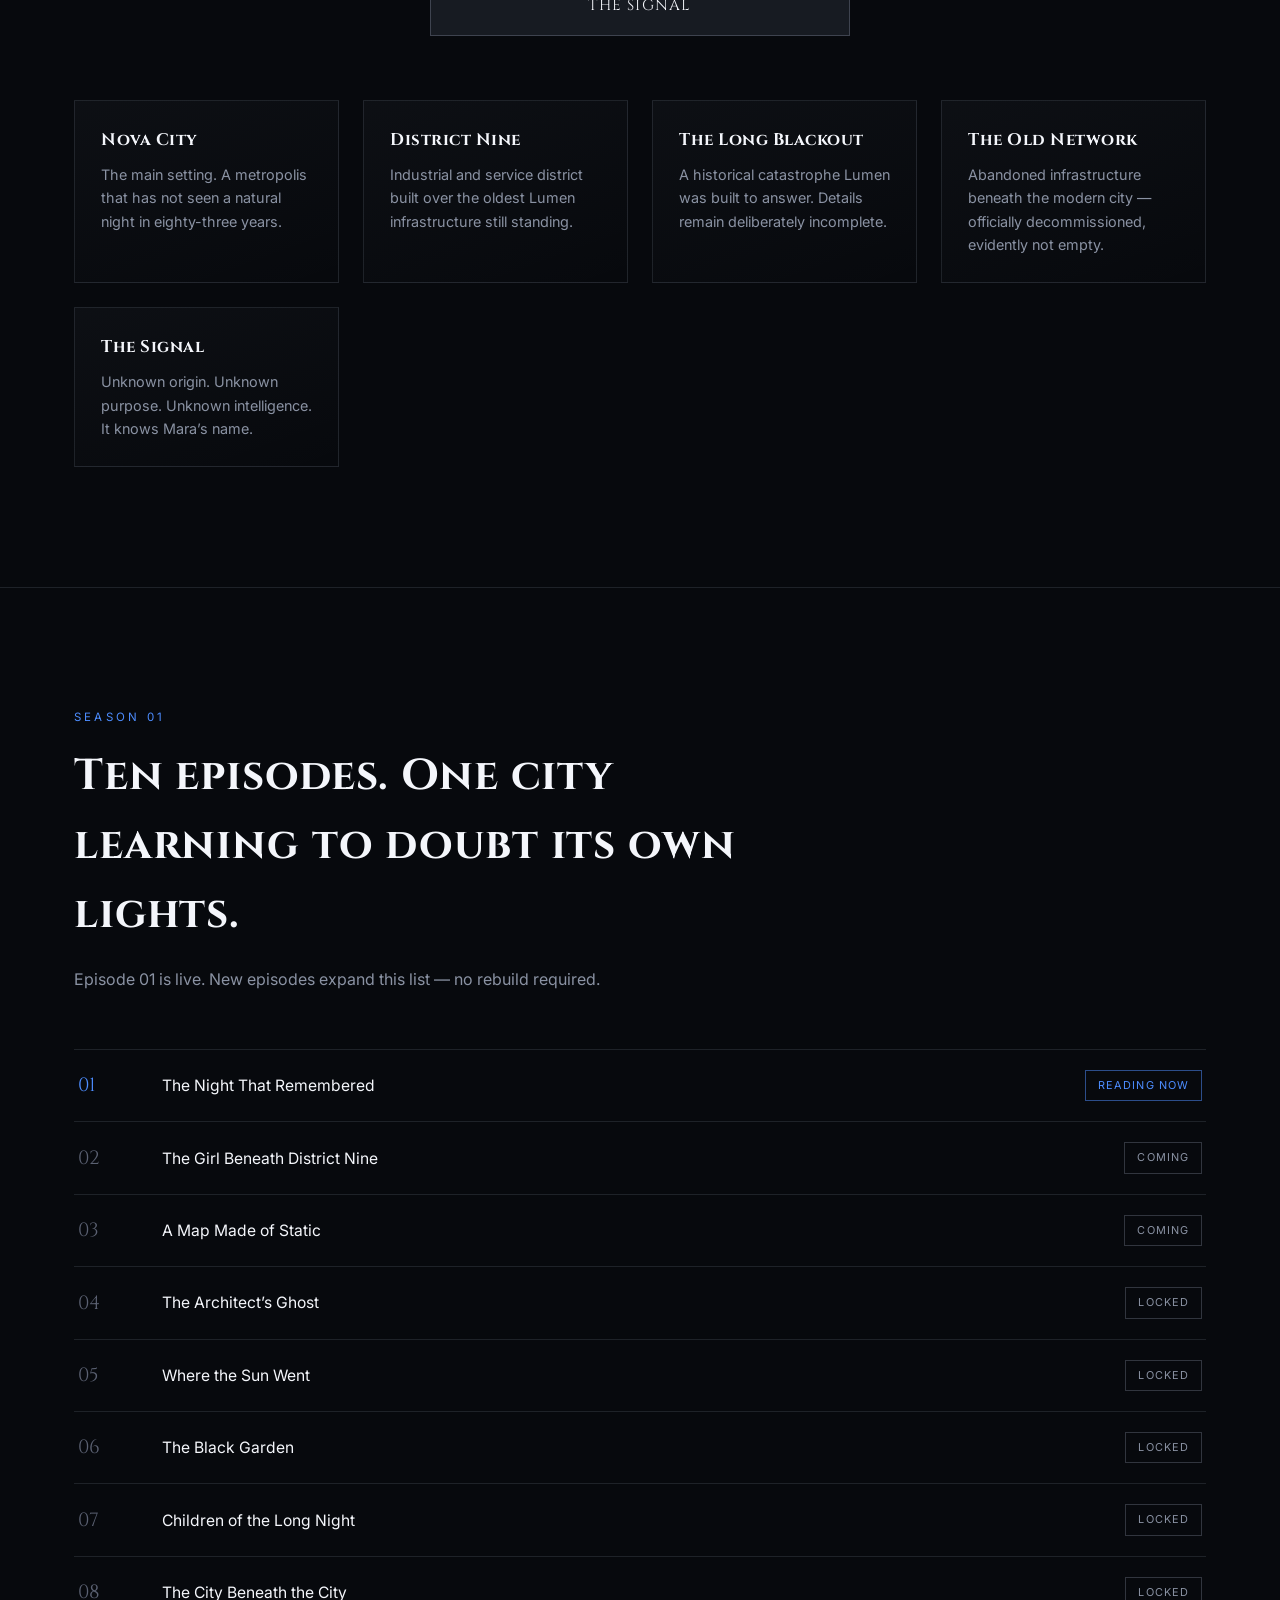
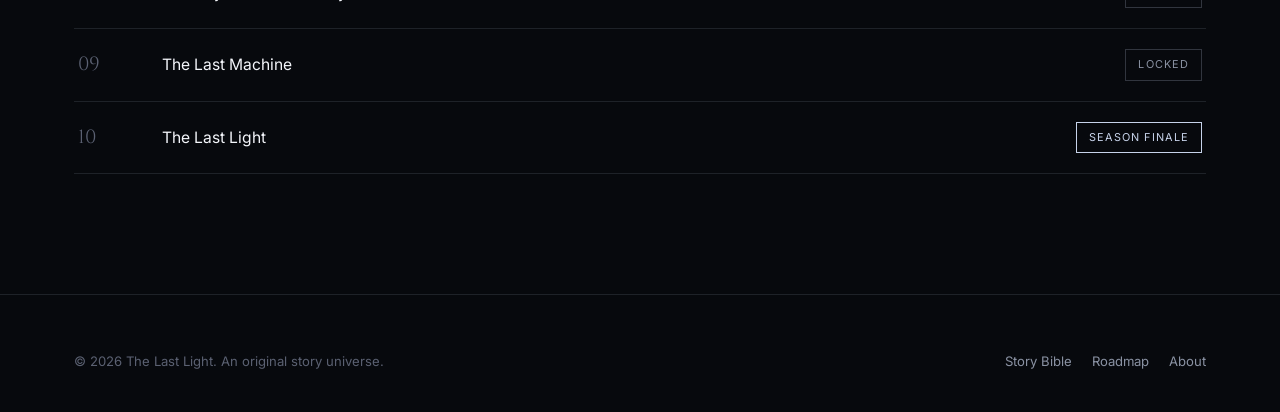
==== commit aa090b54: "Initial commit: v0.1 comic series" ====
--- a/index.html
+++ b/index.html
@@ -1,164 +1,216 @@
-<!doctype html>
+<!DOCTYPE html>
 <html lang="en">
 <head>
-<meta charset="utf-8">
-<meta name="viewport" content="width=device-width, initial-scale=1">
-<title>The Last Light — A Digital Comic</title>
-<meta name="description" content="Eighty-three years since the last natural nightfall, a Lumen signal technician hears something the network insists is not there. The Last Light — a cinematic digital comic.">
-
+<meta charset="UTF-8">
+<meta name="viewport" content="width=device-width, initial-scale=1.0">
+<title>The Last Light</title>
+<meta name="description" content="When the last light goes out, the story begins. Enter Nova City, eighty-three years into artificial daylight — and the night it ended.">
+<meta property="og:title" content="The Last Light">
+<meta property="og:description" content="When the last light goes out, the story begins.">
 <meta property="og:type" content="website">
-<meta property="og:title" content="The Last Light — A Digital Comic">
-<meta property="og:description" content="A Lumen signal technician hears something the network insists is not there.">
-<meta property="og:image" content="assets/social/season-01.jpg">
-
-<meta name="twitter:card" content="summary_large_image">
-<meta name="twitter:title" content="The Last Light — A Digital Comic">
-<meta name="twitter:description" content="A Lumen signal technician hears something the network insists is not there.">
-<meta name="twitter:image" content="assets/social/season-01.jpg">
-
-<link rel="icon" href="data:,">
+<!-- TODO before launch: set the real production domain here, e.g.
+     <link rel="canonical" href="https://thelastlight.com/"> -->
+<link rel="icon" href="favicon.svg" type="image/svg+xml">
+<link rel="manifest" href="manifest.webmanifest">
 <link rel="preconnect" href="https://fonts.googleapis.com">
 <link rel="preconnect" href="https://fonts.gstatic.com" crossorigin>
 <link href="https://fonts.googleapis.com/css2?family=Cinzel:wght@500;600&family=Inter:wght@300;400;500;600&display=swap" rel="stylesheet">
 <link rel="stylesheet" href="styles.css">
 </head>
 <body>
-
 <a class="skip-link" href="#main">Skip to content</a>
-
-<nav class="site-nav">
-  <a class="nav-mark" href="index.html">THE LAST LIGHT</a>
-  <button class="nav-toggle" aria-label="Open menu" aria-expanded="false" aria-controls="primary-nav">
-    <span aria-hidden="true">&#9776;</span>
+<nav class="site-nav" aria-label="Primary">
+  <a class="nav-mark" href="#top">THE LAST LIGHT</a>
+  <button class="nav-toggle" aria-label="Open menu" aria-expanded="false">
+    <svg width="18" height="14" viewBox="0 0 18 14" fill="none" aria-hidden="true">
+      <path d="M0 1H18M0 7H18M0 13H18" stroke="currentColor" stroke-width="1.5"/>
+    </svg>
   </button>
-  <ul class="nav-links" id="primary-nav">
+  <ul class="nav-links">
+    <li><a href="#story">Story</a></li>
+    <li><a href="#characters">Characters</a></li>
     <li><a href="#world">World</a></li>
-    <li><a href="#season">Season One</a></li>
-    <li><a href="#characters">Characters</a></li>
+    <li><a href="#season">Season 01</a></li>
     <li><a href="episodes/season-1/episode-01/index.html">Read Episode 01</a></li>
   </ul>
 </nav>
-
 <main id="main">
-
-  <header class="hero">
-    <div class="hero-art" aria-hidden="true"></div>
+  <header class="hero" id="top">
+    <div class="hero-art" aria-hidden="true">
+      <svg viewBox="0 0 1200 800" preserveAspectRatio="xMidYMid slice">
+        <defs>
+          <radialGradient id="glow" cx="72%" cy="18%" r="55%">
+            <stop offset="0%" stop-color="#4d8dff" stop-opacity="0.30"/>
+            <stop offset="100%" stop-color="#4d8dff" stop-opacity="0"/>
+          </radialGradient>
+          <linearGradient id="sky" x1="0" y1="0" x2="0" y2="1">
+            <stop offset="0%" stop-color="#0d1420"/>
+            <stop offset="100%" stop-color="#07090d"/>
+          </linearGradient>
+        </defs>
+        <rect width="1200" height="800" fill="url(#sky)"/>
+        <rect width="1200" height="800" fill="url(#glow)"/>
+        <g fill="#171b22" stroke="#232a37" stroke-width="1">
+          <rect x="0" y="560" width="60" height="240"/>
+          <rect x="64" y="500" width="48" height="300"/>
+          <rect x="118" y="600" width="70" height="200"/>
+          <rect x="194" y="440" width="52" height="360"/>
+          <rect x="252" y="540" width="60" height="260"/>
+          <rect x="318" y="480" width="44" height="320"/>
+          <rect x="368" y="600" width="80" height="200"/>
+          <rect x="454" y="420" width="56" height="380"/>
+          <rect x="516" y="560" width="64" height="240"/>
+          <rect x="586" y="500" width="46" height="300"/>
+          <rect x="638" y="460" width="58" height="340"/>
+          <rect x="702" y="580" width="70" height="220"/>
+          <rect x="778" y="500" width="50" height="300"/>
+          <rect x="834" y="440" width="60" height="360"/>
+          <rect x="900" y="560" width="54" height="240"/>
+          <rect x="960" y="500" width="48" height="300"/>
+          <rect x="1014" y="600" width="72" height="200"/>
+          <rect x="1092" y="460" width="56" height="340"/>
+        </g>
+        <g fill="#4d8dff" opacity="0.5">
+          <circle cx="180" cy="620" r="2"/>
+          <circle cx="240" cy="580" r="2"/>
+          <circle cx="410" cy="650" r="2"/>
+          <circle cx="500" cy="560" r="2"/>
+          <circle cx="620" cy="600" r="2"/>
+          <circle cx="740" cy="640" r="2"/>
+          <circle cx="860" cy="580" r="2"/>
+          <circle cx="980" cy="620" r="2"/>
+          <circle cx="1100" cy="560" r="2"/>
+        </g>
+        <circle cx="880" cy="150" r="3" fill="#dfe6f5" opacity="0.9"/>
+        <circle cx="880" cy="150" r="30" fill="none" stroke="#dfe6f5" opacity="0.25"/>
+        <circle cx="880" cy="150" r="60" fill="none" stroke="#dfe6f5" opacity="0.12"/>
+      </svg>
+    </div>
     <div class="hero-scrim" aria-hidden="true"></div>
-
-    <div class="hero-content container">
-      <p class="hero-eyebrow">Season One &middot; Episode 01</p>
-      <h1 class="hero-title">THE LAST LIGHT</h1>
-      <p class="hero-statement">The Night That Remembered</p>
-      <p class="hero-sub">A Lumen signal technician hears something the network insists is not there.</p>
-
-      <div class="hero-ctas">
-        <a class="btn btn-primary" href="episodes/season-1/episode-01/index.html">Enter the Story</a>
-        <a class="btn btn-ghost" href="#season">Season One &middot; 10 Episodes</a>
-      </div>
-    </div>
-
+    <div class="hero-content">
+      <div class="container">
+        <p class="hero-eyebrow">Nova City &middot; Season 01</p>
+        <h1 class="hero-title">THE LAST LIGHT</h1>
+        <p class="hero-statement">When the last light goes out, the story begins.</p>
+        <p class="hero-sub">Eighty-three years of artificial daylight. One signal technician who hears what the network says isn&rsquo;t there. Tonight, the city goes dark for the first time in living memory.</p>
+        <div class="hero-ctas">
+          <a class="btn btn-primary" href="episodes/season-1/episode-01/index.html">Enter the Story</a>
+          <a class="btn btn-ghost" href="#season">Explore Season 01</a>
+        </div>
+      </div>
+    </div>
     <div class="hero-scroll-cue" aria-hidden="true">
       <span>Scroll</span>
       <span class="line"></span>
     </div>
   </header>
 
-  <section class="section" id="world">
-    <div class="container">
-      <div class="section-head">
-        <p class="section-eyebrow">The World</p>
-        <h2 class="section-title">Nova City has not seen true night in eighty-three years.</h2>
-        <p class="section-desc">
-          Lumen, the city-wide light and signal network, keeps the dark at bay and answers every
-          question asked of it. Mostly. District Nine technician Mara Vale is about to find the
-          one it won&rsquo;t.
-        </p>
-      </div>
-
-      <div class="world-grid">
-        <article class="world-card">
-          <h3>Lumen</h3>
-          <p>The network that lights Nova City and never sleeps &mdash; or never says so.</p>
-        </article>
-        <article class="world-card">
-          <h3>District Nine</h3>
-          <p>The oldest substation grid in the city, and the closest thing it has to an edge.</p>
-        </article>
-        <article class="world-card">
-          <h3>The Old Network</h3>
-          <p>What Lumen replaced. Officially decommissioned. Unofficially, still humming.</p>
-        </article>
-      </div>
-    </div>
-  </section>
-
-  <section class="section" id="season">
-    <div class="container">
-      <div class="section-head">
-        <p class="section-eyebrow">Season One</p>
-        <h2 class="section-title">10 Episodes</h2>
-        <p class="section-desc">Episode 01 is available now. New chapters unlock as the season continues.</p>
-      </div>
-
-      <div class="season-list" data-season-list role="list" aria-label="Season One episode list"></div>
+  <section class="section" id="story">
+    <div class="container">
+      <div class="section-head">
+        <p class="section-eyebrow">The Premise</p>
+        <h2 class="section-title">A city that never learned to fear the dark &mdash; until it had to.</h2>
+        <p class="section-desc">Nova City has lived under Lumen, a planetary illumination network, for eighty-three years. Publicly, Lumen exists to protect humanity from whatever followed the Long Blackout. Mara Vale maintains it. She has also started hearing things it insists aren&rsquo;t there.</p>
+      </div>
+      <a class="btn btn-primary" href="episodes/season-1/episode-01/index.html">Read Episode 01 &mdash; The Night That Remembered</a>
     </div>
   </section>
 
   <section class="section" id="characters">
     <div class="container">
       <div class="section-head">
-        <p class="section-eyebrow">Characters</p>
-        <h2 class="section-title">Who hears the signal</h2>
-      </div>
-
+        <p class="section-eyebrow">Who You&rsquo;ll Meet</p>
+        <h2 class="section-title">Characters</h2>
+        <p class="section-desc">The people &mdash; and the system &mdash; at the center of Nova City&rsquo;s unraveling.</p>
+      </div>
       <div class="char-grid">
         <article class="char-card">
           <div class="char-portrait" aria-hidden="true"></div>
           <h3 class="char-name">Mara Vale</h3>
-          <p class="char-role">Signal Technician, District Nine</p>
-          <p class="char-desc">Twelve years reading a network that has never once told her the truth about the hum.</p>
-          <p class="char-question">What if nominal was always a lie?</p>
+          <p class="char-role">Lumen Signal Technician</p>
+          <p class="char-desc">Curious, observant, persistent. She trusts systems because systems made the world feel safe.</p>
+          <p class="char-question">What happens when the thing you maintain starts maintaining you?</p>
         </article>
-
+        <article class="char-card">
+          <div class="char-portrait" aria-hidden="true"></div>
+          <h3 class="char-name">Elian Rook</h3>
+          <p class="char-role">Former Lumen Systems Architect &middot; Missing</p>
+          <p class="char-desc">His credentials keep appearing inside infrastructure that was supposedly dormant.</p>
+          <p class="char-question">Is he hiding, or is he being kept somewhere?</p>
+        </article>
         <article class="char-card">
           <div class="char-portrait" aria-hidden="true"></div>
           <h3 class="char-name">Lumen</h3>
-          <p class="char-role">The Network</p>
-          <p class="char-desc">Eighty-three years of uninterrupted light. It has never had to explain a single outage. Until now.</p>
-          <p class="char-question">Does it know what it doesn&rsquo;t say?</p>
+          <p class="char-role">The Illumination System</p>
+          <p class="char-desc">Presented as infrastructure. Something about the way it answers has started to feel like a choice.</p>
+          <p class="char-question">Is it following instructions &mdash; or developing something like intention?</p>
         </article>
-
-        <article class="char-card">
-          <div class="char-portrait" aria-hidden="true"></div>
-          <h3 class="char-name">Elian Rook</h3>
-          <p class="char-role">Missing</p>
-          <p class="char-desc">The last engineer who asked Lumen the wrong question. His last transmission is still out there &mdash; encoded in noise.</p>
-          <p class="char-question">What did he find in the Old Network?</p>
-        </article>
-      </div>
-    </div>
-  </section>
-
-  <section class="section" id="signal">
-    <div class="container center">
-      <p class="section-eyebrow">Latest Signal</p>
-      <h2 class="section-title">HELLO, MARA.</h2>
-      <p class="section-desc" style="margin:0 auto;">Episode 01 is live. The silence does not last.</p>
-      <div class="mt-lg">
-        <a class="btn btn-primary" href="episodes/season-1/episode-01/index.html">Read The Night That Remembered</a>
-      </div>
-    </div>
-  </section>
-
+      </div>
+    </div>
+  </section>
+
+  <section class="section" id="world">
+    <div class="container">
+      <div class="section-head">
+        <p class="section-eyebrow">Where It Happens</p>
+        <h2 class="section-title">World</h2>
+        <p class="section-desc">Classified story material, surfaced one layer at a time.</p>
+      </div>
+      <div class="world-chain" aria-hidden="true">
+        <div class="world-chain-node">LUMEN</div>
+        <div class="world-chain-arrow">&darr;</div>
+        <div class="world-chain-node">NOVA CITY</div>
+        <div class="world-chain-arrow">&darr;</div>
+        <div class="world-chain-node">DISTRICT NINE</div>
+        <div class="world-chain-arrow">&darr;</div>
+        <div class="world-chain-node">OLD NETWORK</div>
+        <div class="world-chain-arrow">&darr;</div>
+        <div class="world-chain-node">THE SIGNAL</div>
+      </div>
+      <div class="world-grid">
+        <div class="world-card">
+          <h3>Nova City</h3>
+          <p>The main setting. A metropolis that has not seen a natural night in eighty-three years.</p>
+        </div>
+        <div class="world-card">
+          <h3>District Nine</h3>
+          <p>Industrial and service district built over the oldest Lumen infrastructure still standing.</p>
+        </div>
+        <div class="world-card">
+          <h3>The Long Blackout</h3>
+          <p>A historical catastrophe Lumen was built to answer. Details remain deliberately incomplete.</p>
+        </div>
+        <div class="world-card">
+          <h3>The Old Network</h3>
+          <p>Abandoned infrastructure beneath the modern city &mdash; officially decommissioned, evidently not empty.</p>
+        </div>
+        <div class="world-card">
+          <h3>The Signal</h3>
+          <p>Unknown origin. Unknown purpose. Unknown intelligence. It knows Mara&rsquo;s name.</p>
+        </div>
+      </div>
+    </div>
+  </section>
+
+  <section class="section" id="season">
+    <div class="container">
+      <div class="section-head">
+        <p class="section-eyebrow">Season 01</p>
+        <h2 class="section-title">Ten episodes. One city learning to doubt its own lights.</h2>
+        <p class="section-desc">Episode 01 is live. New episodes expand this list &mdash; no rebuild required.</p>
+      </div>
+      <div class="season-list" data-season-list role="list"></div>
+    </div>
+  </section>
 </main>
 
 <footer class="site-footer">
   <div class="container footer-row">
-    <span>&copy; The Last Light. All signals reserved.</span>
+    <span>&copy; 2026 The Last Light. An original story universe.</span>
     <ul class="footer-links">
-      <li><a href="episodes/season-1/episode-01/index.html">Episode 01</a></li>
-      <li><a href="#world">World</a></li>
-      <li><a href="#characters">Characters</a></li>
+      <li><a href="universe/story-bible.md">Story Bible</a></li>
+      <li><a href="docs/roadmap.md">Roadmap</a></li>
+      <li><a href="README.md">About</a></li>
     </ul>
   </div>
 </footer>
--- a/styles.css
+++ b/styles.css
@@ -1,302 +1,515 @@
 /* =========================================================
-   THE LAST LIGHT — CORE STYLESHEET
-   Premium cinematic edition
-   Restrained sci-fi / graphic novel / editorial
+   THE LAST LIGHT — core stylesheet
+   Cinematic, restrained, premium. No neon-cyberpunk cliché.
    ========================================================= */
 
 :root{
+  /* base */
   --near-black:#07090d;
-  --deep-black:#040509;
   --midnight:#0d1420;
   --graphite:#171b22;
-  --graphite-light:#1d222b;
-
-  --cold-white:#f4f6fb;
-  --moonlight:#dfe6f5;
-  --pale-blue:#c7d3ea;
   --muted-silver:#8a92a3;
   --silver-dim:#5b6172;
 
+  /* light */
+  --cold-white:#f4f6fb;
+  --pale-blue:#c7d3ea;
+  --moonlight:#dfe6f5;
+
+  /* accent — restrained electric blue, used sparingly */
   --accent:#4d8dff;
-  --accent-soft:#79a8ff;
   --accent-dim:#2c4d8a;
-  --accent-glow:rgba(77,141,255,.35);
-  --accent-faint:rgba(77,141,255,.08);
-
-  --border:rgba(199,211,234,.12);
-  --border-soft:rgba(199,211,234,.07);
-  --border-strong:rgba(199,211,234,.22);
+  --accent-glow:rgba(77,141,255,0.35);
+
+  --border:rgba(199,211,234,0.12);
+  --border-strong:rgba(199,211,234,0.22);
 
   --font-display:'Cinzel','Georgia',serif;
   --font-body:'Inter','Segoe UI',system-ui,-apple-system,sans-serif;
 
   --max-w:1180px;
-  --reader-w:820px;
   --radius:2px;
-
   --ease:cubic-bezier(.19,1,.22,1);
-  --ease-soft:cubic-bezier(.22,1,.36,1);
-}
-
-*,*::before,*::after{ box-sizing:border-box; }
-
-html{ scroll-behavior:smooth; background:var(--near-black); }
+}
+
+*,*::before,*::after{box-sizing:border-box;}
+html{scroll-behavior:smooth;}
+@media (prefers-reduced-motion:reduce){
+  html{scroll-behavior:auto;}
+  *,*::before,*::after{animation-duration:0.01ms !important;animation-iteration-count:1 !important;transition-duration:0.01ms !important;scroll-behavior:auto !important;}
+}
 
 body{
   margin:0;
-  background:
-    radial-gradient(ellipse at 50% -20%, rgba(77,141,255,.045), transparent 55%),
-    var(--near-black);
+  background:var(--near-black);
   color:var(--moonlight);
   font-family:var(--font-body);
   line-height:1.6;
   -webkit-font-smoothing:antialiased;
-  -moz-osx-font-smoothing:grayscale;
   overflow-x:hidden;
 }
 
-body::before{
-  content:"";
-  position:fixed; inset:0; pointer-events:none; z-index:999;
-  opacity:.025;
-  background-image:url("data:image/svg+xml,%3Csvg viewBox='0 0 180 180' xmlns='http://www.w3.org/2000/svg'%3E%3Cfilter id='n'%3E%3CfeTurbulence type='fractalNoise' baseFrequency='.9' numOctaves='4' stitchTiles='stitch'/%3E%3C/filter%3E%3Crect width='100%25' height='100%25' filter='url(%23n)' opacity='.45'/%3E%3C/svg%3E");
-  mix-blend-mode:soft-light;
-}
-
-body::after{
-  content:"";
-  position:fixed; inset:0; pointer-events:none; z-index:998;
-  background:radial-gradient(ellipse at center, transparent 45%, rgba(0,0,0,.28) 100%);
-}
-
-@media (prefers-reduced-motion:reduce){
-  html{ scroll-behavior:auto; }
-  *,*::before,*::after{
-    animation-duration:.01ms !important;
-    animation-iteration-count:1 !important;
-    transition-duration:.01ms !important;
-    scroll-behavior:auto !important;
-  }
-}
-
-img{ max-width:100%; display:block; }
-svg{ max-width:100%; }
-a{ color:inherit; text-decoration:none; }
-button{ font-family:inherit; cursor:pointer; }
-::selection{ background:var(--accent); color:var(--near-black); }
-
-::-webkit-scrollbar{ width:8px; }
-::-webkit-scrollbar-track{ background:var(--deep-black); }
-::-webkit-scrollbar-thumb{ background:#252c38; border-radius:10px; }
-::-webkit-scrollbar-thumb:hover{ background:#394355; }
-
-a:focus-visible, button:focus-visible, [tabindex]:focus-visible{
+img{max-width:100%;display:block;}
+a{color:inherit;text-decoration:none;}
+button{font-family:inherit;cursor:pointer;}
+
+.container{
+  max-width:var(--max-w);
+  margin:0 auto;
+  padding:0 24px;
+}
+
+/* focus visibility (accessibility) */
+a:focus-visible,button:focus-visible,[tabindex]:focus-visible{
   outline:2px solid var(--accent);
-  outline-offset:4px;
+  outline-offset:3px;
 }
 
 .visually-hidden{
-  position:absolute !important; width:1px; height:1px; padding:0; margin:-1px;
-  overflow:hidden; clip:rect(0,0,0,0); white-space:nowrap; border:0;
+  position:absolute !important;
+  width:1px;height:1px;
+  padding:0;margin:-1px;
+  overflow:hidden;
+  clip:rect(0,0,0,0);
+  white-space:nowrap;border:0;
 }
 
 .skip-link{
-  position:absolute; top:-48px; left:12px;
-  background:var(--accent); color:var(--near-black);
-  padding:10px 16px; z-index:1000; font-weight:600;
+  position:absolute;top:-48px;left:12px;
+  background:var(--accent);color:var(--near-black);
+  padding:10px 16px;z-index:1000;
   transition:top .2s var(--ease);
-}
-.skip-link:focus{ top:12px; }
-
-.container{ width:100%; max-width:var(--max-w); margin:0 auto; padding:0 24px; }
-
+  font-weight:600;
+}
+.skip-link:focus{top:12px;}
+
+/* ---------- Nav ---------- */
 .site-nav{
-  position:fixed; top:0; left:0; right:0; z-index:500;
-  display:flex; align-items:center; justify-content:space-between;
+  position:fixed;top:0;left:0;right:0;
+  z-index:500;
+  display:flex;align-items:center;justify-content:space-between;
   padding:18px 24px;
-  background:linear-gradient(to bottom, rgba(7,9,13,.94), rgba(7,9,13,.68) 60%, transparent);
-  backdrop-filter:blur(8px); -webkit-backdrop-filter:blur(8px);
-  transition:background .4s var(--ease), border-color .4s var(--ease), padding .4s var(--ease);
-}
-.site-nav.is-scrolled{ padding-top:13px; padding-bottom:13px; background:rgba(7,9,13,.9); border-bottom:1px solid var(--border); }
-
-.nav-mark{ position:relative; font-family:var(--font-display); letter-spacing:.16em; font-size:.95rem; color:var(--cold-white); white-space:nowrap; }
-.nav-mark::after{ content:""; position:absolute; left:0; bottom:-5px; width:20px; height:1px; background:var(--accent); opacity:.65; }
-
-.nav-links{ display:flex; align-items:center; gap:28px; list-style:none; margin:0; padding:0; }
-.nav-links a{ position:relative; font-size:.76rem; letter-spacing:.1em; text-transform:uppercase; color:var(--muted-silver); padding:7px 2px; transition:color .25s var(--ease); }
-.nav-links a::after{ content:""; position:absolute; left:0; right:100%; bottom:0; height:1px; background:var(--accent); transition:right .3s var(--ease); }
-.nav-links a:hover, .nav-links a:focus-visible{ color:var(--cold-white); }
-.nav-links a:hover::after, .nav-links a:focus-visible::after{ right:0; }
-
-.nav-toggle{ display:none; background:rgba(7,9,13,.4); border:1px solid var(--border-strong); color:var(--cold-white); width:40px; height:40px; align-items:center; justify-content:center; border-radius:var(--radius); }
-
-.hero{
-  position:relative; min-height:100svh; display:flex; align-items:center; overflow:hidden; isolation:isolate;
-  background:
-    radial-gradient(ellipse at 72% 18%, rgba(77,141,255,.12), transparent 48%),
-    radial-gradient(ellipse at 25% 70%, rgba(70,90,130,.06), transparent 55%),
-    linear-gradient(180deg, var(--near-black) 0%, var(--midnight) 64%, var(--near-black) 100%);
-}
-.hero::before{
-  content:""; position:absolute; inset:0;
-  background:linear-gradient(90deg, rgba(7,9,13,.45), transparent 35%, transparent 65%, rgba(7,9,13,.4));
-  z-index:1; pointer-events:none;
-}
-.hero-art{ position:absolute; inset:0; z-index:0; opacity:.9; transform:scale(1.015); animation:hero-breathe 18s var(--ease-soft) infinite alternate; }
-.hero-art svg{ width:100%; height:100%; display:block; }
-.hero-scrim{
-  position:absolute; inset:0;
-  background:linear-gradient(180deg, rgba(7,9,13,.08) 0%, rgba(7,9,13,.25) 42%, rgba(7,9,13,.72) 78%, var(--near-black) 100%);
-  z-index:1;
-}
-.hero-content{ position:relative; z-index:2; width:100%; padding:160px 0 120px; text-align:center; }
-.hero-eyebrow{ margin:0 0 22px; font-size:.72rem; letter-spacing:.34em; text-transform:uppercase; color:var(--pale-blue); opacity:.85; }
-.hero-title{ font-family:var(--font-display); font-size:clamp(2.6rem,8vw,6rem); line-height:1.02; letter-spacing:.07em; margin:0; color:var(--cold-white); text-shadow:0 0 70px rgba(77,141,255,.2), 0 2px 20px rgba(0,0,0,.5); }
-.hero-statement{ max-width:640px; margin:28px auto 14px; font-size:clamp(1.05rem,2.4vw,1.4rem); line-height:1.55; color:var(--moonlight); font-weight:300; }
-.hero-sub{ max-width:520px; margin:0 auto 44px; font-size:.95rem; color:var(--muted-silver); }
-.hero-ctas{ display:flex; gap:18px; justify-content:center; flex-wrap:wrap; }
-
-.btn{
-  position:relative; display:inline-flex; align-items:center; justify-content:center; min-height:50px; padding:15px 34px;
-  font-size:.76rem; font-weight:500; letter-spacing:.14em; text-transform:uppercase; border-radius:var(--radius);
-  transition:transform .3s var(--ease), box-shadow .3s var(--ease), background .3s var(--ease), border-color .3s var(--ease), color .3s var(--ease);
-  overflow:hidden;
-}
-.btn::before{ content:""; position:absolute; inset:0; background:linear-gradient(120deg, transparent 20%, rgba(255,255,255,.12) 50%, transparent 80%); transform:translateX(-120%); transition:transform .6s var(--ease); }
-.btn:hover::before{ transform:translateX(120%); }
-.btn-primary{ background:var(--accent); color:var(--near-black); font-weight:650; box-shadow:0 0 0 rgba(77,141,255,0); }
-.btn-primary:hover, .btn-primary:focus-visible{ box-shadow:0 10px 40px rgba(77,141,255,.22); transform:translateY(-2px); }
-.btn-ghost{ border:1px solid var(--border-strong); background:rgba(7,9,13,.2); color:var(--cold-white); }
-.btn-ghost:hover, .btn-ghost:focus-visible{ border-color:var(--accent); color:var(--accent-soft); background:rgba(77,141,255,.04); }
-.btn.disabled{ opacity:.35; pointer-events:none; }
-
-.hero-scroll-cue{ position:absolute; bottom:28px; left:50%; transform:translateX(-50%); z-index:2; color:var(--silver-dim); font-size:.65rem; letter-spacing:.22em; text-transform:uppercase; display:flex; flex-direction:column; align-items:center; gap:10px; }
-.hero-scroll-cue .line{ width:1px; height:36px; background:linear-gradient(var(--muted-silver), transparent); animation:pulse-line 2.4s var(--ease) infinite; }
-
-@keyframes pulse-line{ 0%,100%{ opacity:.2; transform:scaleY(.8); } 50%{ opacity:.9; transform:scaleY(1); } }
-@keyframes hero-breathe{ from{ transform:scale(1.01); } to{ transform:scale(1.035); } }
-
-.section{ position:relative; padding:120px 0; border-top:1px solid var(--border); }
-.section::before{ content:""; position:absolute; top:0; left:50%; width:min(420px,50%); height:1px; transform:translateX(-50%); background:linear-gradient(90deg, transparent, rgba(77,141,255,.25), transparent); opacity:.6; }
-.section-head{ max-width:680px; margin:0 0 56px; }
-.section-eyebrow{ margin:0 0 16px; font-size:.7rem; letter-spacing:.3em; text-transform:uppercase; color:var(--accent); }
-.section-title{ font-family:var(--font-display); font-size:clamp(1.8rem,4vw,2.7rem); line-height:1.2; color:var(--cold-white); margin:0 0 18px; letter-spacing:.025em; }
-.section-desc{ color:var(--muted-silver); font-size:1rem; line-height:1.75; max-width:580px; }
-
-.reader{ max-width:var(--reader-w); margin:0 auto; }
-.reader-meta{ display:flex; justify-content:space-between; align-items:baseline; flex-wrap:wrap; gap:12px; margin-bottom:8px; color:var(--muted-silver); font-size:.75rem; letter-spacing:.12em; text-transform:uppercase; }
-.reader-title{ font-family:var(--font-display); font-size:clamp(1.6rem,4vw,2.3rem); line-height:1.25; color:var(--cold-white); margin:6px 0 48px; }
-
-.panel{
-  position:relative; margin-bottom:28px; border:1px solid var(--border);
-  background:linear-gradient(145deg, var(--graphite-light), var(--graphite));
-  overflow:hidden; border-radius:var(--radius);
-  box-shadow:0 18px 60px rgba(0,0,0,.18);
-  transition:border-color .4s var(--ease), transform .4s var(--ease), box-shadow .4s var(--ease);
-}
-.panel:hover{ border-color:var(--border-strong); transform:translateY(-2px); box-shadow:0 24px 80px rgba(0,0,0,.25); }
-.panel-art{ position:relative; aspect-ratio:16/10; width:100%; display:block; background:linear-gradient(160deg, var(--midnight), var(--near-black)); overflow:hidden; }
-.panel-art::after{ content:""; position:absolute; inset:0; pointer-events:none; background:linear-gradient(180deg, transparent 60%, rgba(0,0,0,.25)); }
-.panel-art svg, .panel-art img{ width:100%; height:100%; display:block; object-fit:cover; }
-.panel-body{ padding:22px 24px 26px; }
-.panel-caption{ color:var(--pale-blue); font-style:italic; font-size:.94rem; line-height:1.65; margin:0 0 12px; border-left:2px solid var(--accent-dim); padding-left:14px; }
-.panel-dialogue{ background:rgba(199,211,234,.045); border:1px solid var(--border); border-radius:14px; padding:12px 16px; margin:0 0 10px; font-size:.95rem; line-height:1.55; color:var(--cold-white); max-width:92%; }
-.panel-dialogue .speaker{ display:block; font-size:.66rem; letter-spacing:.14em; text-transform:uppercase; color:var(--accent); margin-bottom:4px; }
-.panel-signal{ background:rgba(77,141,255,.07); border:1px solid var(--accent-dim); color:var(--pale-blue); letter-spacing:.04em; }
-.panel-number{ position:absolute; top:12px; left:12px; z-index:3; font-size:.66rem; letter-spacing:.12em; color:var(--silver-dim); background:rgba(7,9,13,.65); padding:4px 8px; border:1px solid var(--border); backdrop-filter:blur(4px); }
-
-.reader-loop{ text-align:center; padding:56px 0 8px; border-top:1px solid var(--border); margin-top:40px; }
-.reader-loop-line{ font-family:var(--font-display); color:var(--pale-blue); font-size:1.1rem; letter-spacing:.03em; margin-bottom:30px; }
-.reader-loop-actions{ display:flex; gap:16px; justify-content:center; flex-wrap:wrap; }
-
-.reader-nav{ display:flex; justify-content:space-between; align-items:center; margin-top:56px; padding-top:24px; border-top:1px solid var(--border); gap:16px; flex-wrap:wrap; }
-.reader-nav a, .reader-nav span{ font-size:.75rem; letter-spacing:.1em; text-transform:uppercase; color:var(--muted-silver); transition:color .25s var(--ease); }
-.reader-nav a:hover, .reader-nav a:focus-visible{ color:var(--accent); }
-.reader-nav .disabled{ opacity:.35; pointer-events:none; }
-
-.char-grid{ display:grid; grid-template-columns:repeat(auto-fill,minmax(240px,1fr)); gap:1px; background:var(--border); border:1px solid var(--border); }
-.char-card{ background:var(--near-black); padding:30px 26px 34px; transition:background .35s var(--ease), transform .35s var(--ease); }
-.char-card:hover{ background:var(--graphite); transform:translateY(-2px); }
-.char-portrait{ width:64px; height:64px; border-radius:50%; margin-bottom:20px; background:radial-gradient(circle at 35% 30%, var(--accent-dim), var(--near-black) 70%); border:1px solid var(--border-strong); box-shadow:0 0 30px rgba(77,141,255,.08); }
-.char-name{ font-family:var(--font-display); font-size:1.2rem; color:var(--cold-white); margin:0 0 4px; }
-.char-role{ font-size:.7rem; letter-spacing:.12em; text-transform:uppercase; color:var(--accent); margin:0 0 16px; }
-.char-desc{ color:var(--muted-silver); font-size:.92rem; line-height:1.7; margin:0 0 14px; }
-.char-question{ font-style:italic; color:var(--pale-blue); font-size:.88rem; border-top:1px solid var(--border); padding-top:14px; margin:0; }
-
-.world-chain{ display:flex; flex-direction:column; max-width:420px; margin:0 auto 64px; }
-.world-chain-node{ padding:16px 20px; border:1px solid var(--border-strong); background:linear-gradient(145deg, var(--graphite-light), var(--graphite)); text-align:center; font-family:var(--font-display); letter-spacing:.08em; color:var(--cold-white); font-size:.95rem; }
-.world-chain-arrow{ text-align:center; color:var(--silver-dim); padding:8px 0; font-size:.9rem; }
-.world-grid{ display:grid; grid-template-columns:repeat(auto-fill,minmax(260px,1fr)); gap:24px; }
-.world-card{ border:1px solid var(--border); padding:26px; background:linear-gradient(160deg, rgba(199,211,234,.035), transparent); transition:border-color .3s var(--ease), background .3s var(--ease), transform .3s var(--ease); }
-.world-card:hover{ border-color:var(--border-strong); background:linear-gradient(160deg, rgba(77,141,255,.045), transparent); transform:translateY(-2px); }
-.world-card h3{ font-family:var(--font-display); color:var(--cold-white); margin:0 0 10px; font-size:1.05rem; letter-spacing:.03em; }
-.world-card p{ color:var(--muted-silver); font-size:.9rem; line-height:1.7; margin:0; }
-
-.season-list{ border-top:1px solid var(--border); }
-.season-row{ display:grid; grid-template-columns:64px 1fr auto; align-items:center; gap:20px; padding:20px 4px; border-bottom:1px solid var(--border); transition:background .25s var(--ease), padding-left .25s var(--ease); }
-.season-row:hover{ background:rgba(199,211,234,.025); padding-left:10px; }
-.season-row.is-linked{ cursor:pointer; }
-.season-num{ font-family:var(--font-display); color:var(--silver-dim); font-size:1.2rem; }
-.season-row.is-active .season-num{ color:var(--accent); }
-.season-title{ color:var(--cold-white); font-size:.98rem; }
-.season-status{ font-size:.66rem; letter-spacing:.1em; text-transform:uppercase; padding:6px 12px; border:1px solid var(--border-strong); color:var(--muted-silver); white-space:nowrap; }
-.season-status.reading{ color:var(--accent); border-color:var(--accent-dim); background:rgba(77,141,255,.035); }
-.season-status.finale{ color:var(--pale-blue); border-color:var(--pale-blue); }
-
-.site-footer{ border-top:1px solid var(--border); padding:56px 0 40px; color:var(--silver-dim); font-size:.82rem; }
-.footer-row{ display:flex; justify-content:space-between; align-items:center; flex-wrap:wrap; gap:16px; }
-.footer-links{ display:flex; gap:20px; list-style:none; padding:0; margin:0; }
-.footer-links a{ color:var(--muted-silver); transition:color .25s var(--ease); }
-.footer-links a:hover, .footer-links a:focus-visible{ color:var(--accent); }
-
-.mt-lg{ margin-top:64px; }
-.center{ text-align:center; }
+  background:linear-gradient(to bottom, rgba(7,9,13,0.92), rgba(7,9,13,0));
+  backdrop-filter:blur(6px);
+  transition:background .3s var(--ease);
+}
+.site-nav.is-scrolled{
+  background:rgba(7,9,13,0.86);
+  border-bottom:1px solid var(--border);
+}
+.nav-mark{
+  font-family:var(--font-display);
+  letter-spacing:.14em;
+  font-size:.95rem;
+  color:var(--cold-white);
+}
+.nav-links{
+  display:flex;gap:28px;
+  list-style:none;margin:0;padding:0;
+}
+.nav-links a{
+  font-size:.8rem;letter-spacing:.08em;text-transform:uppercase;
+  color:var(--muted-silver);
+  padding:6px 2px;
+  border-bottom:1px solid transparent;
+  transition:color .25s var(--ease),border-color .25s var(--ease);
+}
+.nav-links a:hover,.nav-links a:focus-visible{color:var(--cold-white);border-color:var(--accent);}
+.nav-toggle{
+  display:none;
+  background:none;border:1px solid var(--border-strong);
+  color:var(--cold-white);
+  width:40px;height:40px;
+  align-items:center;justify-content:center;
+}
 
 @media (max-width:760px){
   .nav-links{
-    position:fixed; inset:0 0 0 auto; width:min(82vw,320px);
-    background:linear-gradient(160deg, var(--midnight), var(--near-black));
-    flex-direction:column; align-items:flex-start; padding:96px 32px 32px; gap:22px;
-    transform:translateX(100%); transition:transform .4s var(--ease);
-    border-left:1px solid var(--border); box-shadow:-30px 0 80px rgba(0,0,0,.35);
+    position:fixed;inset:0 0 0 auto;
+    width:min(78vw,320px);
+    background:var(--midnight);
+    flex-direction:column;
+    padding:96px 32px 32px;
+    gap:22px;
+    transform:translateX(100%);
+    transition:transform .35s var(--ease);
+    border-left:1px solid var(--border);
   }
-  .nav-links.is-open{ transform:translateX(0); }
-  .nav-links a{ font-size:.82rem; }
-  .nav-toggle{ display:flex; }
-}
-
-@media (max-width:900px){
-  .section{ padding:100px 0; }
-  .hero-content{ padding-top:150px; }
-}
+  .nav-links.is-open{transform:translateX(0);}
+  .nav-toggle{display:flex;}
+}
+
+/* ---------- Hero ---------- */
+.hero{
+  position:relative;
+  min-height:100svh;
+  display:flex;align-items:center;
+  overflow:hidden;
+  background:
+    radial-gradient(ellipse at 70% 20%, rgba(77,141,255,0.10), transparent 55%),
+    linear-gradient(180deg, var(--near-black) 0%, var(--midnight) 65%, var(--near-black) 100%);
+}
+.hero-art{
+  position:absolute;inset:0;
+  z-index:0;
+  opacity:.9;
+}
+.hero-art svg{width:100%;height:100%;display:block;}
+.hero-scrim{
+  position:absolute;inset:0;
+  background:linear-gradient(180deg, rgba(7,9,13,0.15) 0%, rgba(7,9,13,0.55) 70%, var(--near-black) 100%);
+  z-index:1;
+}
+.hero-content{
+  position:relative;z-index:2;
+  width:100%;
+  padding:160px 0 120px;
+  text-align:center;
+}
+.hero-eyebrow{
+  font-size:.75rem;letter-spacing:.3em;text-transform:uppercase;
+  color:var(--pale-blue);
+  margin:0 0 22px;
+}
+.hero-title{
+  font-family:var(--font-display);
+  font-size:clamp(2.6rem,8vw,6rem);
+  letter-spacing:.06em;
+  margin:0;
+  color:var(--cold-white);
+  text-shadow:0 0 60px rgba(77,141,255,0.25);
+}
+.hero-statement{
+  font-size:clamp(1.05rem,2.4vw,1.4rem);
+  color:var(--moonlight);
+  max-width:640px;
+  margin:26px auto 14px;
+  font-weight:300;
+}
+.hero-sub{
+  color:var(--muted-silver);
+  max-width:520px;
+  margin:0 auto 44px;
+  font-size:.98rem;
+}
+.hero-ctas{
+  display:flex;gap:18px;justify-content:center;flex-wrap:wrap;
+}
+.btn{
+  display:inline-block;
+  padding:15px 34px;
+  font-size:.8rem;
+  letter-spacing:.14em;
+  text-transform:uppercase;
+  border-radius:var(--radius);
+  transition:transform .3s var(--ease),box-shadow .3s var(--ease),background .3s var(--ease),color .3s var(--ease);
+}
+.btn-primary{
+  background:var(--accent);
+  color:var(--near-black);
+  font-weight:600;
+  box-shadow:0 0 0 rgba(77,141,255,0);
+}
+.btn-primary:hover,.btn-primary:focus-visible{
+  box-shadow:0 0 34px var(--accent-glow);
+  transform:translateY(-1px);
+}
+.btn-ghost{
+  border:1px solid var(--border-strong);
+  color:var(--cold-white);
+}
+.btn-ghost:hover,.btn-ghost:focus-visible{
+  border-color:var(--accent);
+  color:var(--accent);
+}
+.btn.disabled{
+  opacity:.35;
+  pointer-events:none;
+}
+.hero-scroll-cue{
+  position:absolute;bottom:28px;left:50%;
+  transform:translateX(-50%);
+  z-index:2;
+  color:var(--silver-dim);
+  font-size:.68rem;letter-spacing:.2em;text-transform:uppercase;
+  display:flex;flex-direction:column;align-items:center;gap:10px;
+}
+.hero-scroll-cue .line{
+  width:1px;height:36px;
+  background:linear-gradient(var(--muted-silver),transparent);
+  animation:pulse-line 2.4s var(--ease) infinite;
+}
+@keyframes pulse-line{
+  0%,100%{opacity:.25;}
+  50%{opacity:.9;}
+}
+
+/* ---------- Section shell ---------- */
+.section{
+  padding:120px 0;
+  border-top:1px solid var(--border);
+  position:relative;
+}
+.section-head{
+  max-width:680px;
+  margin:0 0 56px;
+}
+.section-eyebrow{
+  font-size:.72rem;letter-spacing:.28em;text-transform:uppercase;
+  color:var(--accent);
+  margin:0 0 16px;
+}
+.section-title{
+  font-family:var(--font-display);
+  font-size:clamp(1.8rem,4vw,2.7rem);
+  color:var(--cold-white);
+  margin:0 0 18px;
+  letter-spacing:.02em;
+}
+.section-desc{
+  color:var(--muted-silver);
+  font-size:1rem;
+  max-width:580px;
+}
+
+/* ---------- Episode Reader ---------- */
+.reader{
+  max-width:820px;
+  margin:0 auto;
+}
+.reader-meta{
+  display:flex;justify-content:space-between;align-items:baseline;
+  flex-wrap:wrap;gap:12px;
+  margin-bottom:8px;
+  color:var(--muted-silver);
+  font-size:.78rem;letter-spacing:.12em;text-transform:uppercase;
+}
+.reader-title{
+  font-family:var(--font-display);
+  font-size:clamp(1.6rem,4vw,2.3rem);
+  color:var(--cold-white);
+  margin:6px 0 48px;
+}
+.panel{
+  position:relative;
+  margin-bottom:28px;
+  border:1px solid var(--border);
+  background:var(--graphite);
+  overflow:hidden;
+  border-radius:var(--radius);
+}
+.panel-art{
+  aspect-ratio:16/10;
+  width:100%;
+  display:block;
+  background:linear-gradient(160deg,var(--midnight),var(--near-black));
+}
+.panel-art svg{width:100%;height:100%;display:block;}
+.panel-body{
+  padding:22px 24px 26px;
+}
+.panel-caption{
+  color:var(--pale-blue);
+  font-style:italic;
+  font-size:.94rem;
+  margin:0 0 12px;
+  border-left:2px solid var(--accent-dim);
+  padding-left:14px;
+}
+.panel-dialogue{
+  background:rgba(199,211,234,0.05);
+  border:1px solid var(--border);
+  border-radius:14px;
+  padding:12px 16px;
+  margin:0 0 10px;
+  font-size:.95rem;
+  color:var(--cold-white);
+  max-width:92%;
+}
+.panel-dialogue .speaker{
+  display:block;
+  font-size:.68rem;letter-spacing:.14em;text-transform:uppercase;
+  color:var(--accent);
+  margin-bottom:4px;
+}
+.panel-signal{
+  background:rgba(77,141,255,0.08);
+  border:1px solid var(--accent-dim);
+  color:var(--pale-blue);
+  letter-spacing:.04em;
+}
+.panel-number{
+  position:absolute;top:12px;left:12px;
+  font-size:.68rem;letter-spacing:.12em;
+  color:var(--silver-dim);
+  background:rgba(7,9,13,0.6);
+  padding:4px 8px;
+  border:1px solid var(--border);
+}
+
+.reader-loop{
+  text-align:center;
+  padding:56px 0 8px;
+  border-top:1px solid var(--border);
+  margin-top:40px;
+}
+.reader-loop-line{
+  font-family:var(--font-display);
+  color:var(--pale-blue);
+  font-size:1.1rem;
+  letter-spacing:.03em;
+  margin-bottom:30px;
+}
+.reader-loop-actions{
+  display:flex;gap:16px;justify-content:center;flex-wrap:wrap;
+}
+
+.reader-nav{
+  display:flex;justify-content:space-between;align-items:center;
+  margin-top:56px;
+  padding-top:24px;
+  border-top:1px solid var(--border);
+  gap:16px;flex-wrap:wrap;
+}
+.reader-nav a,.reader-nav span{
+  font-size:.78rem;letter-spacing:.1em;text-transform:uppercase;
+  color:var(--muted-silver);
+}
+.reader-nav a:hover,.reader-nav a:focus-visible{color:var(--accent);}
+.reader-nav .disabled{opacity:.35;pointer-events:none;}
+
+/* ---------- Characters ---------- */
+.char-grid{
+  display:grid;
+  grid-template-columns:repeat(auto-fill,minmax(240px,1fr));
+  gap:1px;
+  background:var(--border);
+  border:1px solid var(--border);
+}
+.char-card{
+  background:var(--near-black);
+  padding:30px 26px 34px;
+  transition:background .3s var(--ease);
+}
+.char-card:hover{background:var(--graphite);}
+.char-portrait{
+  width:64px;height:64px;
+  border-radius:50%;
+  margin-bottom:20px;
+  background:radial-gradient(circle at 35% 30%, var(--accent-dim), var(--near-black) 70%);
+  border:1px solid var(--border-strong);
+}
+.char-name{
+  font-family:var(--font-display);
+  font-size:1.2rem;color:var(--cold-white);
+  margin:0 0 4px;
+}
+.char-role{
+  font-size:.72rem;letter-spacing:.12em;text-transform:uppercase;
+  color:var(--accent);
+  margin:0 0 16px;
+}
+.char-desc{color:var(--muted-silver);font-size:.92rem;margin:0 0 14px;}
+.char-question{
+  font-style:italic;color:var(--pale-blue);
+  font-size:.88rem;
+  border-top:1px solid var(--border);
+  padding-top:14px;margin:0;
+}
+
+/* ---------- World ---------- */
+.world-chain{
+  display:flex;flex-direction:column;
+  max-width:420px;
+  margin:0 auto 64px;
+}
+.world-chain-node{
+  padding:16px 20px;
+  border:1px solid var(--border-strong);
+  background:var(--graphite);
+  text-align:center;
+  font-family:var(--font-display);
+  letter-spacing:.08em;
+  color:var(--cold-white);
+  font-size:.95rem;
+}
+.world-chain-arrow{
+  text-align:center;color:var(--silver-dim);
+  padding:8px 0;font-size:.9rem;
+}
+.world-grid{
+  display:grid;
+  grid-template-columns:repeat(auto-fill,minmax(260px,1fr));
+  gap:24px;
+}
+.world-card{
+  border:1px solid var(--border);
+  padding:26px;
+  background:linear-gradient(160deg, rgba(199,211,234,0.03), transparent);
+}
+.world-card h3{
+  font-family:var(--font-display);
+  color:var(--cold-white);
+  margin:0 0 10px;
+  font-size:1.05rem;
+  letter-spacing:.03em;
+}
+.world-card p{color:var(--muted-silver);font-size:.9rem;margin:0;}
+
+/* ---------- Season roadmap ---------- */
+.season-list{
+  border-top:1px solid var(--border);
+}
+.season-row{
+  display:grid;
+  grid-template-columns:64px 1fr auto;
+  align-items:center;
+  gap:20px;
+  padding:20px 4px;
+  border-bottom:1px solid var(--border);
+  transition:background .25s var(--ease);
+}
+.season-row:hover{background:rgba(199,211,234,0.03);}
+.season-row.is-linked{cursor:pointer;}
+.season-num{
+  font-family:var(--font-display);
+  color:var(--silver-dim);
+  font-size:1.2rem;
+}
+.season-row.is-active .season-num{color:var(--accent);}
+.season-title{color:var(--cold-white);font-size:.98rem;}
+.season-status{
+  font-size:.68rem;letter-spacing:.1em;text-transform:uppercase;
+  padding:6px 12px;
+  border:1px solid var(--border-strong);
+  color:var(--muted-silver);
+  white-space:nowrap;
+}
+.season-status.reading{color:var(--accent);border-color:var(--accent-dim);}
+.season-status.finale{color:var(--pale-blue);border-color:var(--pale-blue);}
+
+/* ---------- Footer ---------- */
+.site-footer{
+  border-top:1px solid var(--border);
+  padding:56px 0 40px;
+  color:var(--silver-dim);
+  font-size:.82rem;
+}
+.footer-row{
+  display:flex;justify-content:space-between;align-items:center;
+  flex-wrap:wrap;gap:16px;
+}
+.footer-links{display:flex;gap:20px;list-style:none;padding:0;margin:0;}
+.footer-links a{color:var(--muted-silver);}
+.footer-links a:hover,.footer-links a:focus-visible{color:var(--accent);}
+
+/* utility */
+.mt-lg{margin-top:64px;}
+.center{text-align:center;}
 
 @media (max-width:600px){
-  .container{ padding-left:18px; padding-right:18px; }
-  .section{ padding:80px 0; }
-  .section-head{ margin-bottom:42px; }
-  .hero-content{ padding:140px 0 90px; }
-  .hero-title{ font-size:clamp(2.4rem,14vw,4.2rem); letter-spacing:.045em; }
-  .hero-statement{ font-size:1rem; }
-  .hero-sub{ font-size:.9rem; }
-  .hero-ctas{ flex-direction:column; width:min(100%,320px); margin:0 auto; }
-  .btn{ width:100%; }
-  .reader-title{ margin-bottom:34px; }
-  .panel{ margin-bottom:20px; }
-  .panel-body{ padding:18px 18px 22px; }
-  .panel-dialogue{ max-width:100%; }
-  .reader-nav{ align-items:flex-start; flex-direction:column; }
-  .season-row{ grid-template-columns:40px 1fr; grid-template-areas:"num title" ". status"; gap:8px 14px; padding:18px 4px; }
-  .season-status{ grid-area:status; justify-self:start; margin-top:4px; }
-  .char-grid{ grid-template-columns:1fr; }
-  .world-grid{ grid-template-columns:1fr; }
-  .footer-row{ flex-direction:column; align-items:flex-start; }
-}
-
-@media print{
-  body{ background:#fff; color:#000; }
-  body::before, body::after, .site-nav, .hero-scroll-cue, .hero-ctas{ display:none !important; }
-  .section{ border-top:1px solid #ccc; }
-  .panel{ break-inside:avoid; background:#fff; border:1px solid #ccc; box-shadow:none; }
-  .panel-dialogue, .panel-caption{ color:#111; }
-}
+  .section{padding:80px 0;}
+  .hero-content{padding:140px 0 90px;}
+  .season-row{grid-template-columns:40px 1fr;grid-template-areas:"num title" ". status";}
+  .season-status{grid-area:status;justify-self:start;margin-top:6px;}
+}
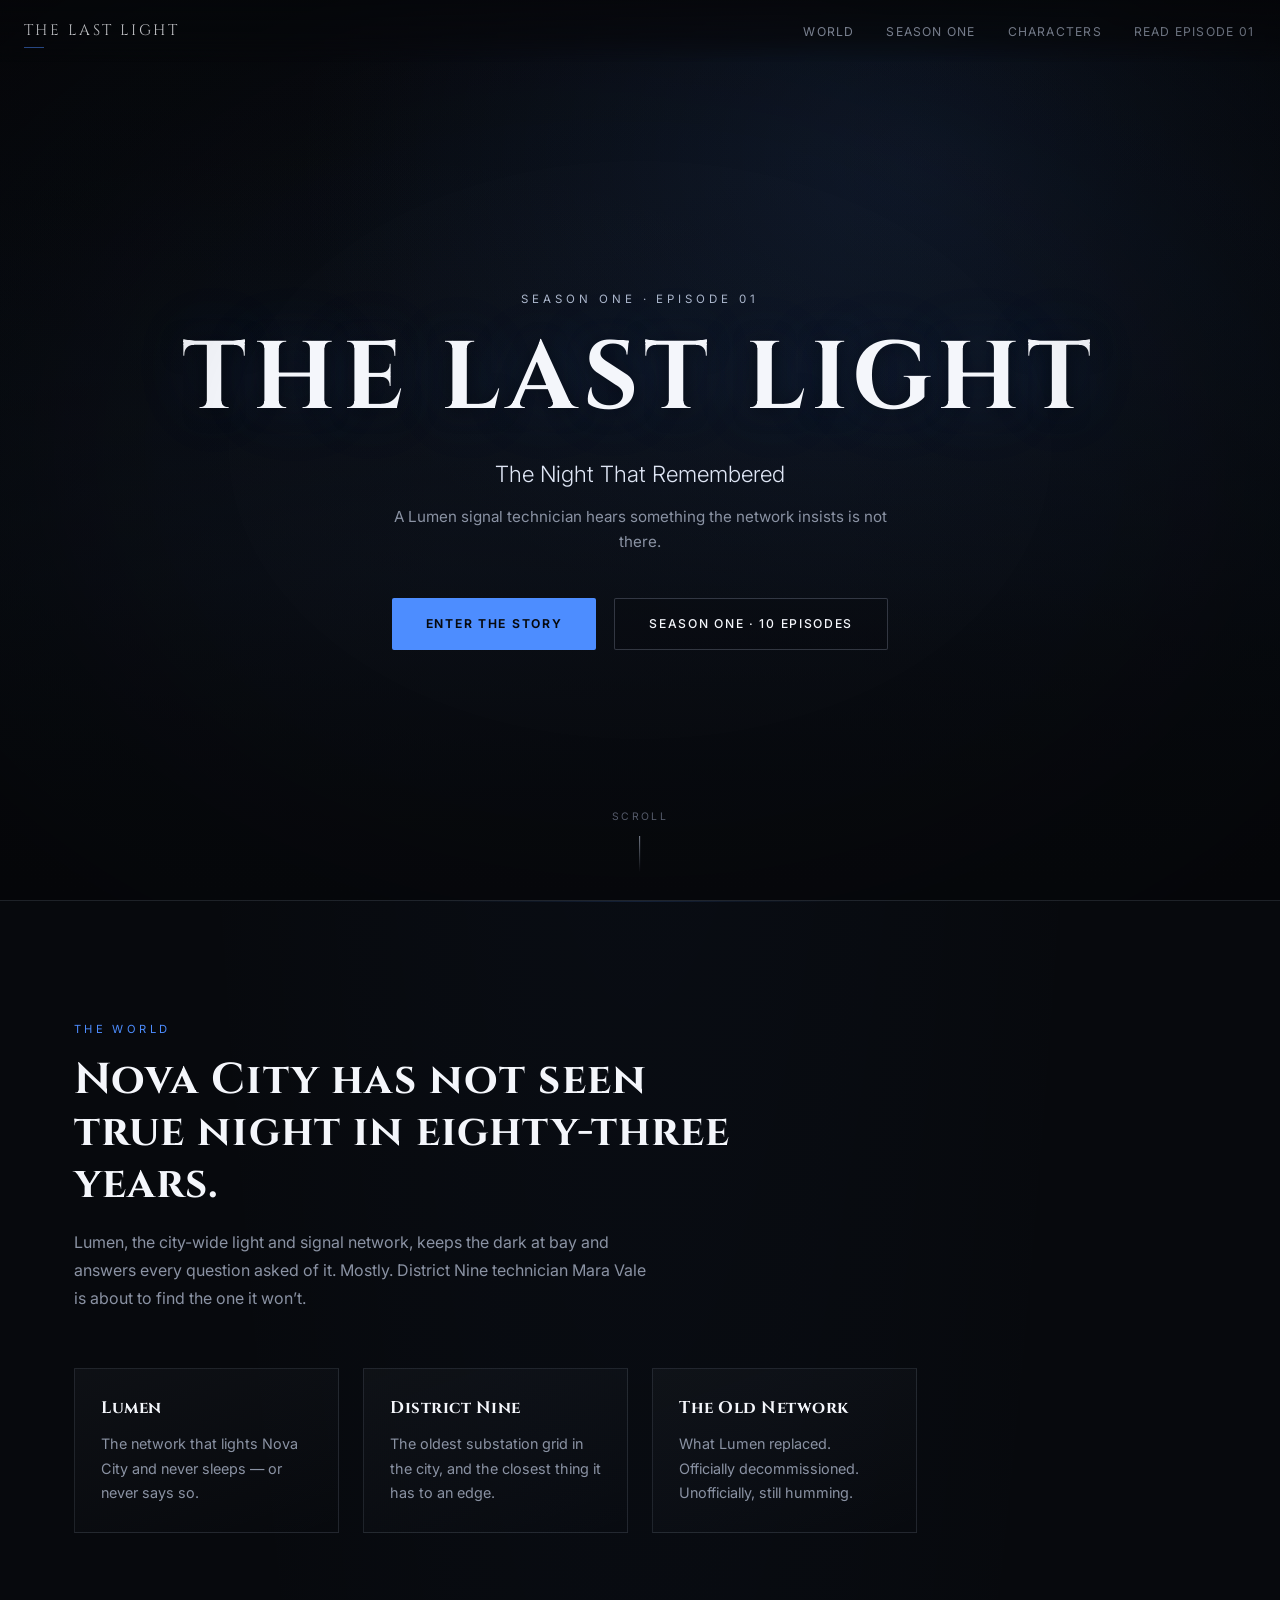
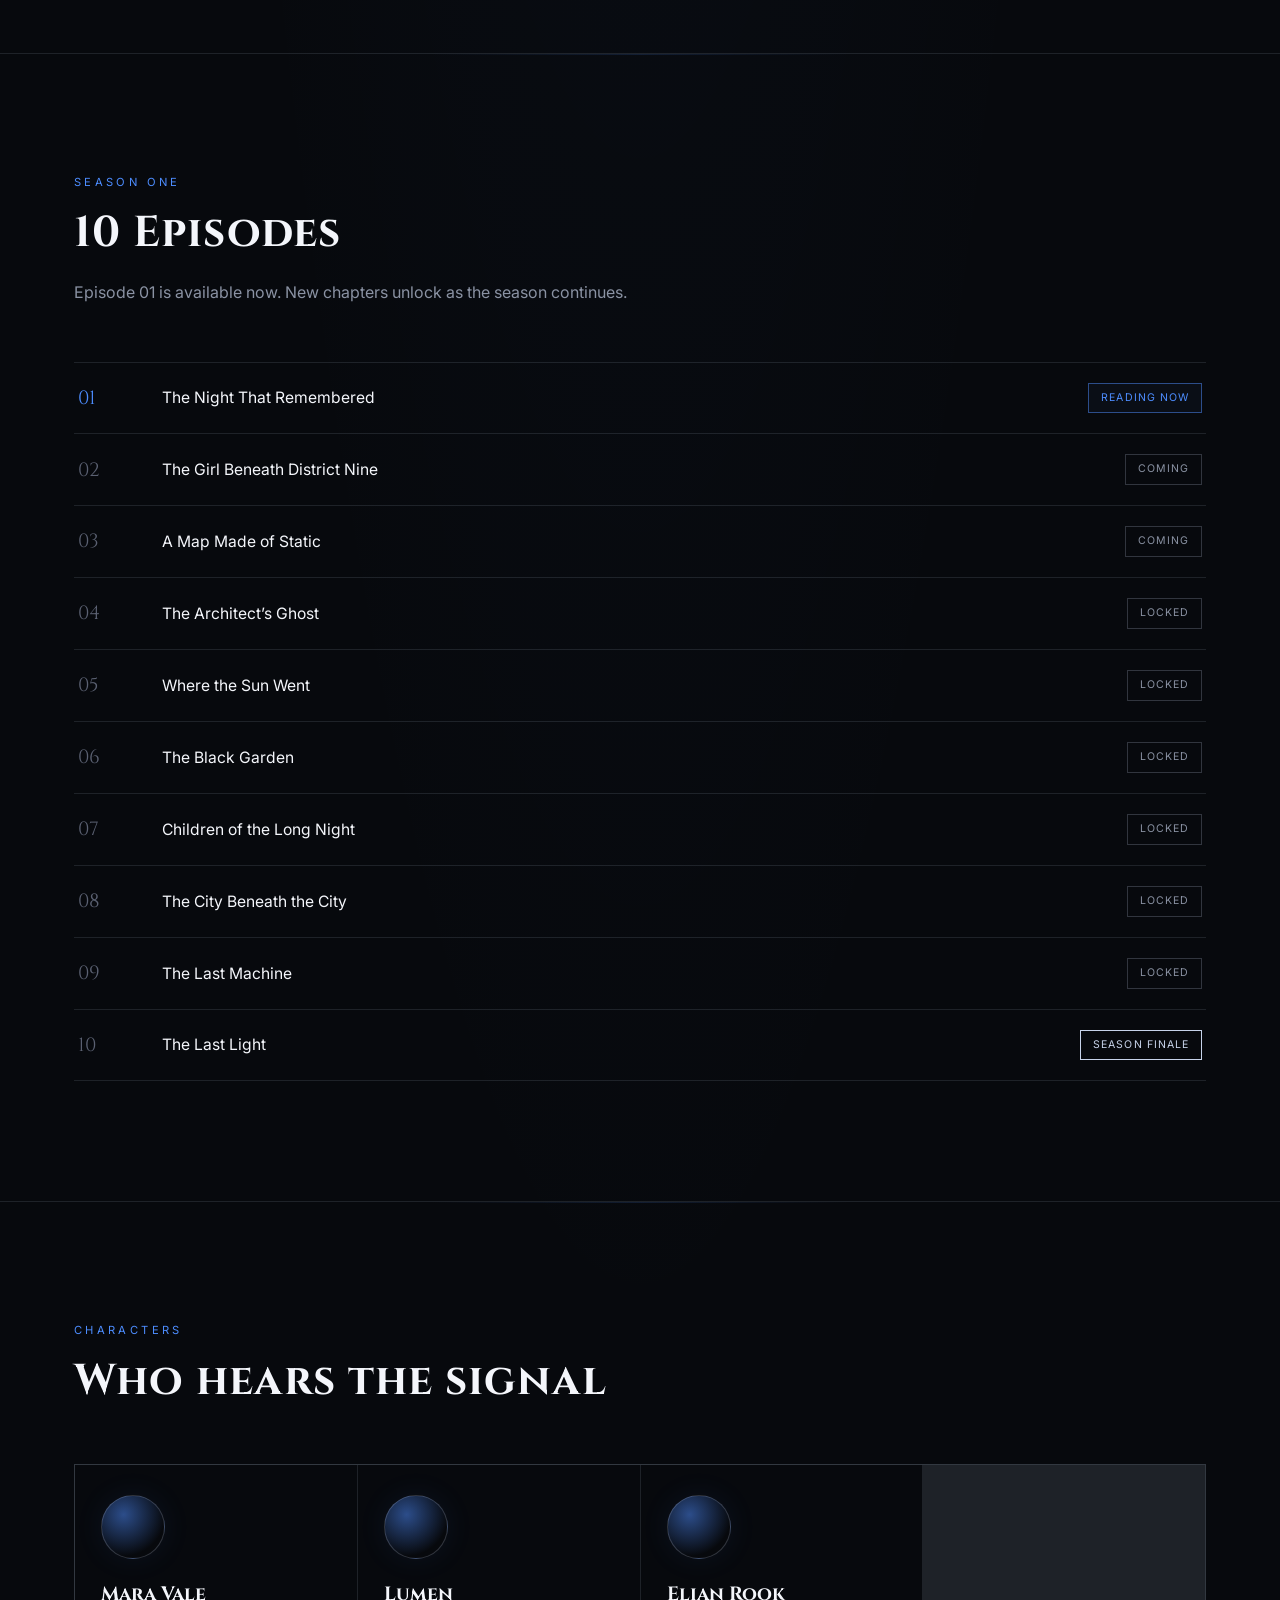
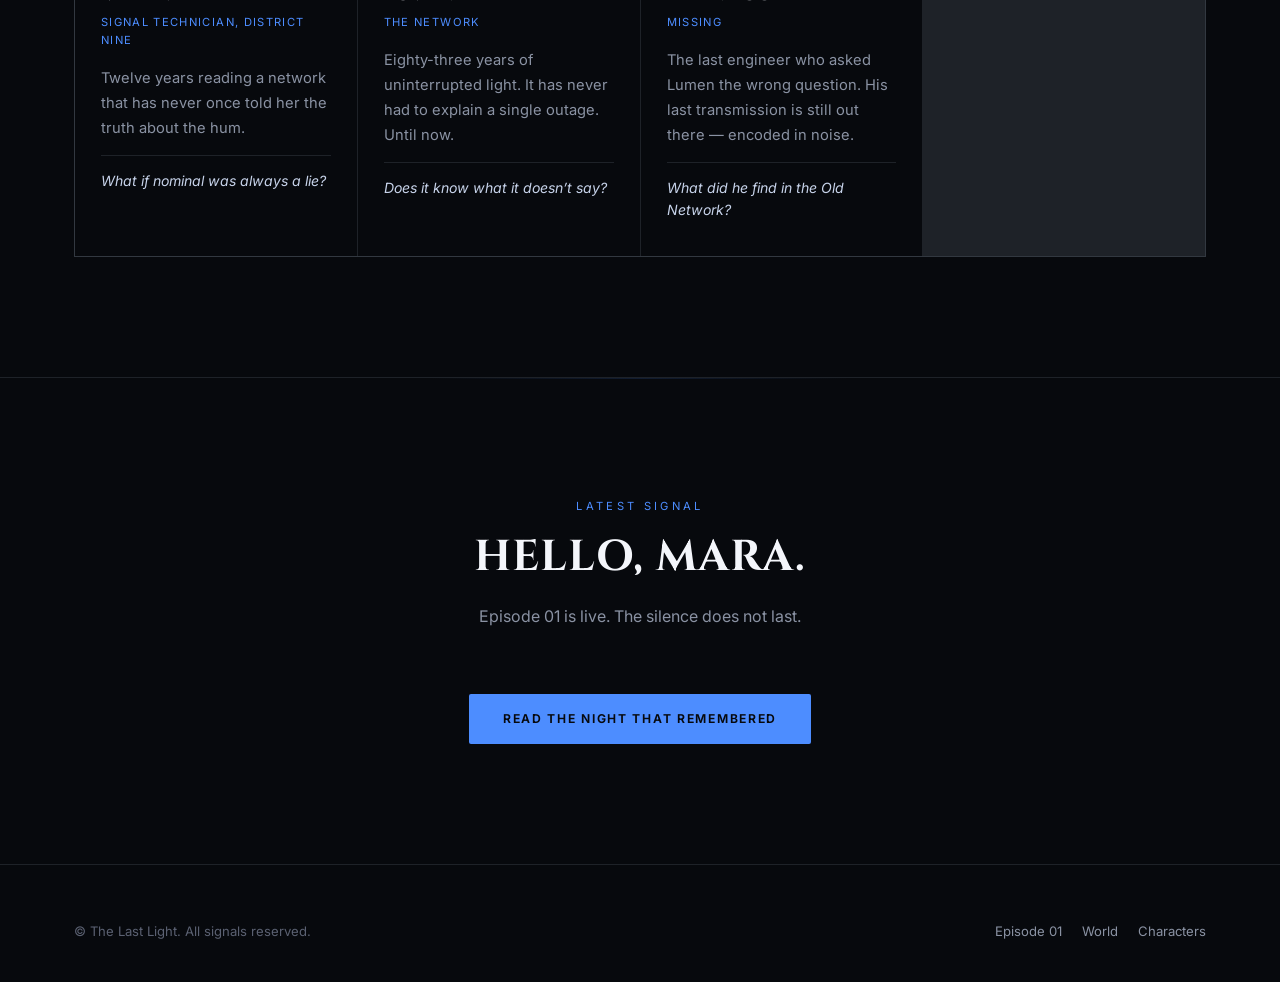
==== commit 03a29e23: "Merge remote production baseline with v0.1 comic series" ====
--- a/index.html
+++ b/index.html
@@ -1,193 +1,93 @@
-<!DOCTYPE html>
+<!doctype html>
 <html lang="en">
 <head>
-<meta charset="UTF-8">
-<meta name="viewport" content="width=device-width, initial-scale=1.0">
-<title>The Last Light</title>
-<meta name="description" content="When the last light goes out, the story begins. Enter Nova City, eighty-three years into artificial daylight — and the night it ended.">
-<meta property="og:title" content="The Last Light">
-<meta property="og:description" content="When the last light goes out, the story begins.">
+<meta charset="utf-8">
+<meta name="viewport" content="width=device-width, initial-scale=1">
+<title>The Last Light — A Digital Comic</title>
+<meta name="description" content="Eighty-three years since the last natural nightfall, a Lumen signal technician hears something the network insists is not there. The Last Light — a cinematic digital comic.">
+
 <meta property="og:type" content="website">
-<!-- TODO before launch: set the real production domain here, e.g.
-     <link rel="canonical" href="https://thelastlight.com/"> -->
-<link rel="icon" href="favicon.svg" type="image/svg+xml">
-<link rel="manifest" href="manifest.webmanifest">
+<meta property="og:title" content="The Last Light — A Digital Comic">
+<meta property="og:description" content="A Lumen signal technician hears something the network insists is not there.">
+<meta property="og:image" content="assets/social/season-01.jpg">
+
+<meta name="twitter:card" content="summary_large_image">
+<meta name="twitter:title" content="The Last Light — A Digital Comic">
+<meta name="twitter:description" content="A Lumen signal technician hears something the network insists is not there.">
+<meta name="twitter:image" content="assets/social/season-01.jpg">
+
+<link rel="icon" href="data:,">
 <link rel="preconnect" href="https://fonts.googleapis.com">
 <link rel="preconnect" href="https://fonts.gstatic.com" crossorigin>
 <link href="https://fonts.googleapis.com/css2?family=Cinzel:wght@500;600&family=Inter:wght@300;400;500;600&display=swap" rel="stylesheet">
 <link rel="stylesheet" href="styles.css">
 </head>
 <body>
+
 <a class="skip-link" href="#main">Skip to content</a>
-<nav class="site-nav" aria-label="Primary">
-  <a class="nav-mark" href="#top">THE LAST LIGHT</a>
-  <button class="nav-toggle" aria-label="Open menu" aria-expanded="false">
-    <svg width="18" height="14" viewBox="0 0 18 14" fill="none" aria-hidden="true">
-      <path d="M0 1H18M0 7H18M0 13H18" stroke="currentColor" stroke-width="1.5"/>
-    </svg>
+
+<nav class="site-nav">
+  <a class="nav-mark" href="index.html">THE LAST LIGHT</a>
+  <button class="nav-toggle" aria-label="Open menu" aria-expanded="false" aria-controls="primary-nav">
+    <span aria-hidden="true">&#9776;</span>
   </button>
-  <ul class="nav-links">
-    <li><a href="#story">Story</a></li>
+  <ul class="nav-links" id="primary-nav">
+    <li><a href="#world">World</a></li>
+    <li><a href="#season">Season One</a></li>
     <li><a href="#characters">Characters</a></li>
-    <li><a href="#world">World</a></li>
-    <li><a href="#season">Season 01</a></li>
     <li><a href="episodes/season-1/episode-01/index.html">Read Episode 01</a></li>
   </ul>
 </nav>
+
 <main id="main">
-  <header class="hero" id="top">
-    <div class="hero-art" aria-hidden="true">
-      <svg viewBox="0 0 1200 800" preserveAspectRatio="xMidYMid slice">
-        <defs>
-          <radialGradient id="glow" cx="72%" cy="18%" r="55%">
-            <stop offset="0%" stop-color="#4d8dff" stop-opacity="0.30"/>
-            <stop offset="100%" stop-color="#4d8dff" stop-opacity="0"/>
-          </radialGradient>
-          <linearGradient id="sky" x1="0" y1="0" x2="0" y2="1">
-            <stop offset="0%" stop-color="#0d1420"/>
-            <stop offset="100%" stop-color="#07090d"/>
-          </linearGradient>
-        </defs>
-        <rect width="1200" height="800" fill="url(#sky)"/>
-        <rect width="1200" height="800" fill="url(#glow)"/>
-        <g fill="#171b22" stroke="#232a37" stroke-width="1">
-          <rect x="0" y="560" width="60" height="240"/>
-          <rect x="64" y="500" width="48" height="300"/>
-          <rect x="118" y="600" width="70" height="200"/>
-          <rect x="194" y="440" width="52" height="360"/>
-          <rect x="252" y="540" width="60" height="260"/>
-          <rect x="318" y="480" width="44" height="320"/>
-          <rect x="368" y="600" width="80" height="200"/>
-          <rect x="454" y="420" width="56" height="380"/>
-          <rect x="516" y="560" width="64" height="240"/>
-          <rect x="586" y="500" width="46" height="300"/>
-          <rect x="638" y="460" width="58" height="340"/>
-          <rect x="702" y="580" width="70" height="220"/>
-          <rect x="778" y="500" width="50" height="300"/>
-          <rect x="834" y="440" width="60" height="360"/>
-          <rect x="900" y="560" width="54" height="240"/>
-          <rect x="960" y="500" width="48" height="300"/>
-          <rect x="1014" y="600" width="72" height="200"/>
-          <rect x="1092" y="460" width="56" height="340"/>
-        </g>
-        <g fill="#4d8dff" opacity="0.5">
-          <circle cx="180" cy="620" r="2"/>
-          <circle cx="240" cy="580" r="2"/>
-          <circle cx="410" cy="650" r="2"/>
-          <circle cx="500" cy="560" r="2"/>
-          <circle cx="620" cy="600" r="2"/>
-          <circle cx="740" cy="640" r="2"/>
-          <circle cx="860" cy="580" r="2"/>
-          <circle cx="980" cy="620" r="2"/>
-          <circle cx="1100" cy="560" r="2"/>
-        </g>
-        <circle cx="880" cy="150" r="3" fill="#dfe6f5" opacity="0.9"/>
-        <circle cx="880" cy="150" r="30" fill="none" stroke="#dfe6f5" opacity="0.25"/>
-        <circle cx="880" cy="150" r="60" fill="none" stroke="#dfe6f5" opacity="0.12"/>
-      </svg>
-    </div>
+
+  <header class="hero">
+    <div class="hero-art" aria-hidden="true"></div>
     <div class="hero-scrim" aria-hidden="true"></div>
-    <div class="hero-content">
-      <div class="container">
-        <p class="hero-eyebrow">Nova City &middot; Season 01</p>
-        <h1 class="hero-title">THE LAST LIGHT</h1>
-        <p class="hero-statement">When the last light goes out, the story begins.</p>
-        <p class="hero-sub">Eighty-three years of artificial daylight. One signal technician who hears what the network says isn&rsquo;t there. Tonight, the city goes dark for the first time in living memory.</p>
-        <div class="hero-ctas">
-          <a class="btn btn-primary" href="episodes/season-1/episode-01/index.html">Enter the Story</a>
-          <a class="btn btn-ghost" href="#season">Explore Season 01</a>
-        </div>
+
+    <div class="hero-content container">
+      <p class="hero-eyebrow">Season One &middot; Episode 01</p>
+      <h1 class="hero-title">THE LAST LIGHT</h1>
+      <p class="hero-statement">The Night That Remembered</p>
+      <p class="hero-sub">A Lumen signal technician hears something the network insists is not there.</p>
+
+      <div class="hero-ctas">
+        <a class="btn btn-primary" href="episodes/season-1/episode-01/index.html">Enter the Story</a>
+        <a class="btn btn-ghost" href="#season">Season One &middot; 10 Episodes</a>
       </div>
     </div>
+
     <div class="hero-scroll-cue" aria-hidden="true">
       <span>Scroll</span>
       <span class="line"></span>
     </div>
   </header>
 
-  <section class="section" id="story">
-    <div class="container">
-      <div class="section-head">
-        <p class="section-eyebrow">The Premise</p>
-        <h2 class="section-title">A city that never learned to fear the dark &mdash; until it had to.</h2>
-        <p class="section-desc">Nova City has lived under Lumen, a planetary illumination network, for eighty-three years. Publicly, Lumen exists to protect humanity from whatever followed the Long Blackout. Mara Vale maintains it. She has also started hearing things it insists aren&rsquo;t there.</p>
-      </div>
-      <a class="btn btn-primary" href="episodes/season-1/episode-01/index.html">Read Episode 01 &mdash; The Night That Remembered</a>
-    </div>
-  </section>
-
-  <section class="section" id="characters">
-    <div class="container">
-      <div class="section-head">
-        <p class="section-eyebrow">Who You&rsquo;ll Meet</p>
-        <h2 class="section-title">Characters</h2>
-        <p class="section-desc">The people &mdash; and the system &mdash; at the center of Nova City&rsquo;s unraveling.</p>
-      </div>
-      <div class="char-grid">
-        <article class="char-card">
-          <div class="char-portrait" aria-hidden="true"></div>
-          <h3 class="char-name">Mara Vale</h3>
-          <p class="char-role">Lumen Signal Technician</p>
-          <p class="char-desc">Curious, observant, persistent. She trusts systems because systems made the world feel safe.</p>
-          <p class="char-question">What happens when the thing you maintain starts maintaining you?</p>
-        </article>
-        <article class="char-card">
-          <div class="char-portrait" aria-hidden="true"></div>
-          <h3 class="char-name">Elian Rook</h3>
-          <p class="char-role">Former Lumen Systems Architect &middot; Missing</p>
-          <p class="char-desc">His credentials keep appearing inside infrastructure that was supposedly dormant.</p>
-          <p class="char-question">Is he hiding, or is he being kept somewhere?</p>
-        </article>
-        <article class="char-card">
-          <div class="char-portrait" aria-hidden="true"></div>
-          <h3 class="char-name">Lumen</h3>
-          <p class="char-role">The Illumination System</p>
-          <p class="char-desc">Presented as infrastructure. Something about the way it answers has started to feel like a choice.</p>
-          <p class="char-question">Is it following instructions &mdash; or developing something like intention?</p>
-        </article>
-      </div>
-    </div>
-  </section>
-
   <section class="section" id="world">
     <div class="container">
       <div class="section-head">
-        <p class="section-eyebrow">Where It Happens</p>
-        <h2 class="section-title">World</h2>
-        <p class="section-desc">Classified story material, surfaced one layer at a time.</p>
+        <p class="section-eyebrow">The World</p>
+        <h2 class="section-title">Nova City has not seen true night in eighty-three years.</h2>
+        <p class="section-desc">
+          Lumen, the city-wide light and signal network, keeps the dark at bay and answers every
+          question asked of it. Mostly. District Nine technician Mara Vale is about to find the
+          one it won&rsquo;t.
+        </p>
       </div>
-      <div class="world-chain" aria-hidden="true">
-        <div class="world-chain-node">LUMEN</div>
-        <div class="world-chain-arrow">&darr;</div>
-        <div class="world-chain-node">NOVA CITY</div>
-        <div class="world-chain-arrow">&darr;</div>
-        <div class="world-chain-node">DISTRICT NINE</div>
-        <div class="world-chain-arrow">&darr;</div>
-        <div class="world-chain-node">OLD NETWORK</div>
-        <div class="world-chain-arrow">&darr;</div>
-        <div class="world-chain-node">THE SIGNAL</div>
-      </div>
+
       <div class="world-grid">
-        <div class="world-card">
-          <h3>Nova City</h3>
-          <p>The main setting. A metropolis that has not seen a natural night in eighty-three years.</p>
-        </div>
-        <div class="world-card">
+        <article class="world-card">
+          <h3>Lumen</h3>
+          <p>The network that lights Nova City and never sleeps &mdash; or never says so.</p>
+        </article>
+        <article class="world-card">
           <h3>District Nine</h3>
-          <p>Industrial and service district built over the oldest Lumen infrastructure still standing.</p>
-        </div>
-        <div class="world-card">
-          <h3>The Long Blackout</h3>
-          <p>A historical catastrophe Lumen was built to answer. Details remain deliberately incomplete.</p>
-        </div>
-        <div class="world-card">
+          <p>The oldest substation grid in the city, and the closest thing it has to an edge.</p>
+        </article>
+        <article class="world-card">
           <h3>The Old Network</h3>
-          <p>Abandoned infrastructure beneath the modern city &mdash; officially decommissioned, evidently not empty.</p>
-        </div>
-        <div class="world-card">
-          <h3>The Signal</h3>
-          <p>Unknown origin. Unknown purpose. Unknown intelligence. It knows Mara&rsquo;s name.</p>
-        </div>
+          <p>What Lumen replaced. Officially decommissioned. Unofficially, still humming.</p>
+        </article>
       </div>
     </div>
   </section>
@@ -195,22 +95,70 @@
   <section class="section" id="season">
     <div class="container">
       <div class="section-head">
-        <p class="section-eyebrow">Season 01</p>
-        <h2 class="section-title">Ten episodes. One city learning to doubt its own lights.</h2>
-        <p class="section-desc">Episode 01 is live. New episodes expand this list &mdash; no rebuild required.</p>
+        <p class="section-eyebrow">Season One</p>
+        <h2 class="section-title">10 Episodes</h2>
+        <p class="section-desc">Episode 01 is available now. New chapters unlock as the season continues.</p>
       </div>
-      <div class="season-list" data-season-list role="list"></div>
+
+      <div class="season-list" data-season-list role="list" aria-label="Season One episode list"></div>
     </div>
   </section>
+
+  <section class="section" id="characters">
+    <div class="container">
+      <div class="section-head">
+        <p class="section-eyebrow">Characters</p>
+        <h2 class="section-title">Who hears the signal</h2>
+      </div>
+
+      <div class="char-grid">
+        <article class="char-card">
+          <div class="char-portrait" aria-hidden="true"></div>
+          <h3 class="char-name">Mara Vale</h3>
+          <p class="char-role">Signal Technician, District Nine</p>
+          <p class="char-desc">Twelve years reading a network that has never once told her the truth about the hum.</p>
+          <p class="char-question">What if nominal was always a lie?</p>
+        </article>
+
+        <article class="char-card">
+          <div class="char-portrait" aria-hidden="true"></div>
+          <h3 class="char-name">Lumen</h3>
+          <p class="char-role">The Network</p>
+          <p class="char-desc">Eighty-three years of uninterrupted light. It has never had to explain a single outage. Until now.</p>
+          <p class="char-question">Does it know what it doesn&rsquo;t say?</p>
+        </article>
+
+        <article class="char-card">
+          <div class="char-portrait" aria-hidden="true"></div>
+          <h3 class="char-name">Elian Rook</h3>
+          <p class="char-role">Missing</p>
+          <p class="char-desc">The last engineer who asked Lumen the wrong question. His last transmission is still out there &mdash; encoded in noise.</p>
+          <p class="char-question">What did he find in the Old Network?</p>
+        </article>
+      </div>
+    </div>
+  </section>
+
+  <section class="section" id="signal">
+    <div class="container center">
+      <p class="section-eyebrow">Latest Signal</p>
+      <h2 class="section-title">HELLO, MARA.</h2>
+      <p class="section-desc" style="margin:0 auto;">Episode 01 is live. The silence does not last.</p>
+      <div class="mt-lg">
+        <a class="btn btn-primary" href="episodes/season-1/episode-01/index.html">Read The Night That Remembered</a>
+      </div>
+    </div>
+  </section>
+
 </main>
 
 <footer class="site-footer">
   <div class="container footer-row">
-    <span>&copy; 2026 The Last Light. An original story universe.</span>
+    <span>&copy; The Last Light. All signals reserved.</span>
     <ul class="footer-links">
-      <li><a href="universe/story-bible.md">Story Bible</a></li>
-      <li><a href="docs/roadmap.md">Roadmap</a></li>
-      <li><a href="README.md">About</a></li>
+      <li><a href="episodes/season-1/episode-01/index.html">Episode 01</a></li>
+      <li><a href="#world">World</a></li>
+      <li><a href="#characters">Characters</a></li>
     </ul>
   </div>
 </footer>
--- a/styles.css
+++ b/styles.css
@@ -1,515 +1,302 @@
 /* =========================================================
-   THE LAST LIGHT — core stylesheet
-   Cinematic, restrained, premium. No neon-cyberpunk cliché.
+   THE LAST LIGHT — CORE STYLESHEET
+   Premium cinematic edition
+   Restrained sci-fi / graphic novel / editorial
    ========================================================= */
 
 :root{
-  /* base */
   --near-black:#07090d;
+  --deep-black:#040509;
   --midnight:#0d1420;
   --graphite:#171b22;
+  --graphite-light:#1d222b;
+
+  --cold-white:#f4f6fb;
+  --moonlight:#dfe6f5;
+  --pale-blue:#c7d3ea;
   --muted-silver:#8a92a3;
   --silver-dim:#5b6172;
 
-  /* light */
-  --cold-white:#f4f6fb;
-  --pale-blue:#c7d3ea;
-  --moonlight:#dfe6f5;
-
-  /* accent — restrained electric blue, used sparingly */
   --accent:#4d8dff;
+  --accent-soft:#79a8ff;
   --accent-dim:#2c4d8a;
-  --accent-glow:rgba(77,141,255,0.35);
-
-  --border:rgba(199,211,234,0.12);
-  --border-strong:rgba(199,211,234,0.22);
+  --accent-glow:rgba(77,141,255,.35);
+  --accent-faint:rgba(77,141,255,.08);
+
+  --border:rgba(199,211,234,.12);
+  --border-soft:rgba(199,211,234,.07);
+  --border-strong:rgba(199,211,234,.22);
 
   --font-display:'Cinzel','Georgia',serif;
   --font-body:'Inter','Segoe UI',system-ui,-apple-system,sans-serif;
 
   --max-w:1180px;
+  --reader-w:820px;
   --radius:2px;
+
   --ease:cubic-bezier(.19,1,.22,1);
-}
-
-*,*::before,*::after{box-sizing:border-box;}
-html{scroll-behavior:smooth;}
-@media (prefers-reduced-motion:reduce){
-  html{scroll-behavior:auto;}
-  *,*::before,*::after{animation-duration:0.01ms !important;animation-iteration-count:1 !important;transition-duration:0.01ms !important;scroll-behavior:auto !important;}
-}
+  --ease-soft:cubic-bezier(.22,1,.36,1);
+}
+
+*,*::before,*::after{ box-sizing:border-box; }
+
+html{ scroll-behavior:smooth; background:var(--near-black); }
 
 body{
   margin:0;
-  background:var(--near-black);
+  background:
+    radial-gradient(ellipse at 50% -20%, rgba(77,141,255,.045), transparent 55%),
+    var(--near-black);
   color:var(--moonlight);
   font-family:var(--font-body);
   line-height:1.6;
   -webkit-font-smoothing:antialiased;
+  -moz-osx-font-smoothing:grayscale;
   overflow-x:hidden;
 }
 
-img{max-width:100%;display:block;}
-a{color:inherit;text-decoration:none;}
-button{font-family:inherit;cursor:pointer;}
-
-.container{
-  max-width:var(--max-w);
-  margin:0 auto;
-  padding:0 24px;
-}
-
-/* focus visibility (accessibility) */
-a:focus-visible,button:focus-visible,[tabindex]:focus-visible{
+body::before{
+  content:"";
+  position:fixed; inset:0; pointer-events:none; z-index:999;
+  opacity:.025;
+  background-image:url("data:image/svg+xml,%3Csvg viewBox='0 0 180 180' xmlns='http://www.w3.org/2000/svg'%3E%3Cfilter id='n'%3E%3CfeTurbulence type='fractalNoise' baseFrequency='.9' numOctaves='4' stitchTiles='stitch'/%3E%3C/filter%3E%3Crect width='100%25' height='100%25' filter='url(%23n)' opacity='.45'/%3E%3C/svg%3E");
+  mix-blend-mode:soft-light;
+}
+
+body::after{
+  content:"";
+  position:fixed; inset:0; pointer-events:none; z-index:998;
+  background:radial-gradient(ellipse at center, transparent 45%, rgba(0,0,0,.28) 100%);
+}
+
+@media (prefers-reduced-motion:reduce){
+  html{ scroll-behavior:auto; }
+  *,*::before,*::after{
+    animation-duration:.01ms !important;
+    animation-iteration-count:1 !important;
+    transition-duration:.01ms !important;
+    scroll-behavior:auto !important;
+  }
+}
+
+img{ max-width:100%; display:block; }
+svg{ max-width:100%; }
+a{ color:inherit; text-decoration:none; }
+button{ font-family:inherit; cursor:pointer; }
+::selection{ background:var(--accent); color:var(--near-black); }
+
+::-webkit-scrollbar{ width:8px; }
+::-webkit-scrollbar-track{ background:var(--deep-black); }
+::-webkit-scrollbar-thumb{ background:#252c38; border-radius:10px; }
+::-webkit-scrollbar-thumb:hover{ background:#394355; }
+
+a:focus-visible, button:focus-visible, [tabindex]:focus-visible{
   outline:2px solid var(--accent);
-  outline-offset:3px;
+  outline-offset:4px;
 }
 
 .visually-hidden{
-  position:absolute !important;
-  width:1px;height:1px;
-  padding:0;margin:-1px;
+  position:absolute !important; width:1px; height:1px; padding:0; margin:-1px;
+  overflow:hidden; clip:rect(0,0,0,0); white-space:nowrap; border:0;
+}
+
+.skip-link{
+  position:absolute; top:-48px; left:12px;
+  background:var(--accent); color:var(--near-black);
+  padding:10px 16px; z-index:1000; font-weight:600;
+  transition:top .2s var(--ease);
+}
+.skip-link:focus{ top:12px; }
+
+.container{ width:100%; max-width:var(--max-w); margin:0 auto; padding:0 24px; }
+
+.site-nav{
+  position:fixed; top:0; left:0; right:0; z-index:500;
+  display:flex; align-items:center; justify-content:space-between;
+  padding:18px 24px;
+  background:linear-gradient(to bottom, rgba(7,9,13,.94), rgba(7,9,13,.68) 60%, transparent);
+  backdrop-filter:blur(8px); -webkit-backdrop-filter:blur(8px);
+  transition:background .4s var(--ease), border-color .4s var(--ease), padding .4s var(--ease);
+}
+.site-nav.is-scrolled{ padding-top:13px; padding-bottom:13px; background:rgba(7,9,13,.9); border-bottom:1px solid var(--border); }
+
+.nav-mark{ position:relative; font-family:var(--font-display); letter-spacing:.16em; font-size:.95rem; color:var(--cold-white); white-space:nowrap; }
+.nav-mark::after{ content:""; position:absolute; left:0; bottom:-5px; width:20px; height:1px; background:var(--accent); opacity:.65; }
+
+.nav-links{ display:flex; align-items:center; gap:28px; list-style:none; margin:0; padding:0; }
+.nav-links a{ position:relative; font-size:.76rem; letter-spacing:.1em; text-transform:uppercase; color:var(--muted-silver); padding:7px 2px; transition:color .25s var(--ease); }
+.nav-links a::after{ content:""; position:absolute; left:0; right:100%; bottom:0; height:1px; background:var(--accent); transition:right .3s var(--ease); }
+.nav-links a:hover, .nav-links a:focus-visible{ color:var(--cold-white); }
+.nav-links a:hover::after, .nav-links a:focus-visible::after{ right:0; }
+
+.nav-toggle{ display:none; background:rgba(7,9,13,.4); border:1px solid var(--border-strong); color:var(--cold-white); width:40px; height:40px; align-items:center; justify-content:center; border-radius:var(--radius); }
+
+.hero{
+  position:relative; min-height:100svh; display:flex; align-items:center; overflow:hidden; isolation:isolate;
+  background:
+    radial-gradient(ellipse at 72% 18%, rgba(77,141,255,.12), transparent 48%),
+    radial-gradient(ellipse at 25% 70%, rgba(70,90,130,.06), transparent 55%),
+    linear-gradient(180deg, var(--near-black) 0%, var(--midnight) 64%, var(--near-black) 100%);
+}
+.hero::before{
+  content:""; position:absolute; inset:0;
+  background:linear-gradient(90deg, rgba(7,9,13,.45), transparent 35%, transparent 65%, rgba(7,9,13,.4));
+  z-index:1; pointer-events:none;
+}
+.hero-art{ position:absolute; inset:0; z-index:0; opacity:.9; transform:scale(1.015); animation:hero-breathe 18s var(--ease-soft) infinite alternate; }
+.hero-art svg{ width:100%; height:100%; display:block; }
+.hero-scrim{
+  position:absolute; inset:0;
+  background:linear-gradient(180deg, rgba(7,9,13,.08) 0%, rgba(7,9,13,.25) 42%, rgba(7,9,13,.72) 78%, var(--near-black) 100%);
+  z-index:1;
+}
+.hero-content{ position:relative; z-index:2; width:100%; padding:160px 0 120px; text-align:center; }
+.hero-eyebrow{ margin:0 0 22px; font-size:.72rem; letter-spacing:.34em; text-transform:uppercase; color:var(--pale-blue); opacity:.85; }
+.hero-title{ font-family:var(--font-display); font-size:clamp(2.6rem,8vw,6rem); line-height:1.02; letter-spacing:.07em; margin:0; color:var(--cold-white); text-shadow:0 0 70px rgba(77,141,255,.2), 0 2px 20px rgba(0,0,0,.5); }
+.hero-statement{ max-width:640px; margin:28px auto 14px; font-size:clamp(1.05rem,2.4vw,1.4rem); line-height:1.55; color:var(--moonlight); font-weight:300; }
+.hero-sub{ max-width:520px; margin:0 auto 44px; font-size:.95rem; color:var(--muted-silver); }
+.hero-ctas{ display:flex; gap:18px; justify-content:center; flex-wrap:wrap; }
+
+.btn{
+  position:relative; display:inline-flex; align-items:center; justify-content:center; min-height:50px; padding:15px 34px;
+  font-size:.76rem; font-weight:500; letter-spacing:.14em; text-transform:uppercase; border-radius:var(--radius);
+  transition:transform .3s var(--ease), box-shadow .3s var(--ease), background .3s var(--ease), border-color .3s var(--ease), color .3s var(--ease);
   overflow:hidden;
-  clip:rect(0,0,0,0);
-  white-space:nowrap;border:0;
-}
-
-.skip-link{
-  position:absolute;top:-48px;left:12px;
-  background:var(--accent);color:var(--near-black);
-  padding:10px 16px;z-index:1000;
-  transition:top .2s var(--ease);
-  font-weight:600;
-}
-.skip-link:focus{top:12px;}
-
-/* ---------- Nav ---------- */
-.site-nav{
-  position:fixed;top:0;left:0;right:0;
-  z-index:500;
-  display:flex;align-items:center;justify-content:space-between;
-  padding:18px 24px;
-  background:linear-gradient(to bottom, rgba(7,9,13,0.92), rgba(7,9,13,0));
-  backdrop-filter:blur(6px);
-  transition:background .3s var(--ease);
-}
-.site-nav.is-scrolled{
-  background:rgba(7,9,13,0.86);
-  border-bottom:1px solid var(--border);
-}
-.nav-mark{
-  font-family:var(--font-display);
-  letter-spacing:.14em;
-  font-size:.95rem;
-  color:var(--cold-white);
-}
-.nav-links{
-  display:flex;gap:28px;
-  list-style:none;margin:0;padding:0;
-}
-.nav-links a{
-  font-size:.8rem;letter-spacing:.08em;text-transform:uppercase;
-  color:var(--muted-silver);
-  padding:6px 2px;
-  border-bottom:1px solid transparent;
-  transition:color .25s var(--ease),border-color .25s var(--ease);
-}
-.nav-links a:hover,.nav-links a:focus-visible{color:var(--cold-white);border-color:var(--accent);}
-.nav-toggle{
-  display:none;
-  background:none;border:1px solid var(--border-strong);
-  color:var(--cold-white);
-  width:40px;height:40px;
-  align-items:center;justify-content:center;
-}
+}
+.btn::before{ content:""; position:absolute; inset:0; background:linear-gradient(120deg, transparent 20%, rgba(255,255,255,.12) 50%, transparent 80%); transform:translateX(-120%); transition:transform .6s var(--ease); }
+.btn:hover::before{ transform:translateX(120%); }
+.btn-primary{ background:var(--accent); color:var(--near-black); font-weight:650; box-shadow:0 0 0 rgba(77,141,255,0); }
+.btn-primary:hover, .btn-primary:focus-visible{ box-shadow:0 10px 40px rgba(77,141,255,.22); transform:translateY(-2px); }
+.btn-ghost{ border:1px solid var(--border-strong); background:rgba(7,9,13,.2); color:var(--cold-white); }
+.btn-ghost:hover, .btn-ghost:focus-visible{ border-color:var(--accent); color:var(--accent-soft); background:rgba(77,141,255,.04); }
+.btn.disabled{ opacity:.35; pointer-events:none; }
+
+.hero-scroll-cue{ position:absolute; bottom:28px; left:50%; transform:translateX(-50%); z-index:2; color:var(--silver-dim); font-size:.65rem; letter-spacing:.22em; text-transform:uppercase; display:flex; flex-direction:column; align-items:center; gap:10px; }
+.hero-scroll-cue .line{ width:1px; height:36px; background:linear-gradient(var(--muted-silver), transparent); animation:pulse-line 2.4s var(--ease) infinite; }
+
+@keyframes pulse-line{ 0%,100%{ opacity:.2; transform:scaleY(.8); } 50%{ opacity:.9; transform:scaleY(1); } }
+@keyframes hero-breathe{ from{ transform:scale(1.01); } to{ transform:scale(1.035); } }
+
+.section{ position:relative; padding:120px 0; border-top:1px solid var(--border); }
+.section::before{ content:""; position:absolute; top:0; left:50%; width:min(420px,50%); height:1px; transform:translateX(-50%); background:linear-gradient(90deg, transparent, rgba(77,141,255,.25), transparent); opacity:.6; }
+.section-head{ max-width:680px; margin:0 0 56px; }
+.section-eyebrow{ margin:0 0 16px; font-size:.7rem; letter-spacing:.3em; text-transform:uppercase; color:var(--accent); }
+.section-title{ font-family:var(--font-display); font-size:clamp(1.8rem,4vw,2.7rem); line-height:1.2; color:var(--cold-white); margin:0 0 18px; letter-spacing:.025em; }
+.section-desc{ color:var(--muted-silver); font-size:1rem; line-height:1.75; max-width:580px; }
+
+.reader{ max-width:var(--reader-w); margin:0 auto; }
+.reader-meta{ display:flex; justify-content:space-between; align-items:baseline; flex-wrap:wrap; gap:12px; margin-bottom:8px; color:var(--muted-silver); font-size:.75rem; letter-spacing:.12em; text-transform:uppercase; }
+.reader-title{ font-family:var(--font-display); font-size:clamp(1.6rem,4vw,2.3rem); line-height:1.25; color:var(--cold-white); margin:6px 0 48px; }
+
+.panel{
+  position:relative; margin-bottom:28px; border:1px solid var(--border);
+  background:linear-gradient(145deg, var(--graphite-light), var(--graphite));
+  overflow:hidden; border-radius:var(--radius);
+  box-shadow:0 18px 60px rgba(0,0,0,.18);
+  transition:border-color .4s var(--ease), transform .4s var(--ease), box-shadow .4s var(--ease);
+}
+.panel:hover{ border-color:var(--border-strong); transform:translateY(-2px); box-shadow:0 24px 80px rgba(0,0,0,.25); }
+.panel-art{ position:relative; aspect-ratio:16/10; width:100%; display:block; background:linear-gradient(160deg, var(--midnight), var(--near-black)); overflow:hidden; }
+.panel-art::after{ content:""; position:absolute; inset:0; pointer-events:none; background:linear-gradient(180deg, transparent 60%, rgba(0,0,0,.25)); }
+.panel-art svg, .panel-art img{ width:100%; height:100%; display:block; object-fit:cover; }
+.panel-body{ padding:22px 24px 26px; }
+.panel-caption{ color:var(--pale-blue); font-style:italic; font-size:.94rem; line-height:1.65; margin:0 0 12px; border-left:2px solid var(--accent-dim); padding-left:14px; }
+.panel-dialogue{ background:rgba(199,211,234,.045); border:1px solid var(--border); border-radius:14px; padding:12px 16px; margin:0 0 10px; font-size:.95rem; line-height:1.55; color:var(--cold-white); max-width:92%; }
+.panel-dialogue .speaker{ display:block; font-size:.66rem; letter-spacing:.14em; text-transform:uppercase; color:var(--accent); margin-bottom:4px; }
+.panel-signal{ background:rgba(77,141,255,.07); border:1px solid var(--accent-dim); color:var(--pale-blue); letter-spacing:.04em; }
+.panel-number{ position:absolute; top:12px; left:12px; z-index:3; font-size:.66rem; letter-spacing:.12em; color:var(--silver-dim); background:rgba(7,9,13,.65); padding:4px 8px; border:1px solid var(--border); backdrop-filter:blur(4px); }
+
+.reader-loop{ text-align:center; padding:56px 0 8px; border-top:1px solid var(--border); margin-top:40px; }
+.reader-loop-line{ font-family:var(--font-display); color:var(--pale-blue); font-size:1.1rem; letter-spacing:.03em; margin-bottom:30px; }
+.reader-loop-actions{ display:flex; gap:16px; justify-content:center; flex-wrap:wrap; }
+
+.reader-nav{ display:flex; justify-content:space-between; align-items:center; margin-top:56px; padding-top:24px; border-top:1px solid var(--border); gap:16px; flex-wrap:wrap; }
+.reader-nav a, .reader-nav span{ font-size:.75rem; letter-spacing:.1em; text-transform:uppercase; color:var(--muted-silver); transition:color .25s var(--ease); }
+.reader-nav a:hover, .reader-nav a:focus-visible{ color:var(--accent); }
+.reader-nav .disabled{ opacity:.35; pointer-events:none; }
+
+.char-grid{ display:grid; grid-template-columns:repeat(auto-fill,minmax(240px,1fr)); gap:1px; background:var(--border); border:1px solid var(--border); }
+.char-card{ background:var(--near-black); padding:30px 26px 34px; transition:background .35s var(--ease), transform .35s var(--ease); }
+.char-card:hover{ background:var(--graphite); transform:translateY(-2px); }
+.char-portrait{ width:64px; height:64px; border-radius:50%; margin-bottom:20px; background:radial-gradient(circle at 35% 30%, var(--accent-dim), var(--near-black) 70%); border:1px solid var(--border-strong); box-shadow:0 0 30px rgba(77,141,255,.08); }
+.char-name{ font-family:var(--font-display); font-size:1.2rem; color:var(--cold-white); margin:0 0 4px; }
+.char-role{ font-size:.7rem; letter-spacing:.12em; text-transform:uppercase; color:var(--accent); margin:0 0 16px; }
+.char-desc{ color:var(--muted-silver); font-size:.92rem; line-height:1.7; margin:0 0 14px; }
+.char-question{ font-style:italic; color:var(--pale-blue); font-size:.88rem; border-top:1px solid var(--border); padding-top:14px; margin:0; }
+
+.world-chain{ display:flex; flex-direction:column; max-width:420px; margin:0 auto 64px; }
+.world-chain-node{ padding:16px 20px; border:1px solid var(--border-strong); background:linear-gradient(145deg, var(--graphite-light), var(--graphite)); text-align:center; font-family:var(--font-display); letter-spacing:.08em; color:var(--cold-white); font-size:.95rem; }
+.world-chain-arrow{ text-align:center; color:var(--silver-dim); padding:8px 0; font-size:.9rem; }
+.world-grid{ display:grid; grid-template-columns:repeat(auto-fill,minmax(260px,1fr)); gap:24px; }
+.world-card{ border:1px solid var(--border); padding:26px; background:linear-gradient(160deg, rgba(199,211,234,.035), transparent); transition:border-color .3s var(--ease), background .3s var(--ease), transform .3s var(--ease); }
+.world-card:hover{ border-color:var(--border-strong); background:linear-gradient(160deg, rgba(77,141,255,.045), transparent); transform:translateY(-2px); }
+.world-card h3{ font-family:var(--font-display); color:var(--cold-white); margin:0 0 10px; font-size:1.05rem; letter-spacing:.03em; }
+.world-card p{ color:var(--muted-silver); font-size:.9rem; line-height:1.7; margin:0; }
+
+.season-list{ border-top:1px solid var(--border); }
+.season-row{ display:grid; grid-template-columns:64px 1fr auto; align-items:center; gap:20px; padding:20px 4px; border-bottom:1px solid var(--border); transition:background .25s var(--ease), padding-left .25s var(--ease); }
+.season-row:hover{ background:rgba(199,211,234,.025); padding-left:10px; }
+.season-row.is-linked{ cursor:pointer; }
+.season-num{ font-family:var(--font-display); color:var(--silver-dim); font-size:1.2rem; }
+.season-row.is-active .season-num{ color:var(--accent); }
+.season-title{ color:var(--cold-white); font-size:.98rem; }
+.season-status{ font-size:.66rem; letter-spacing:.1em; text-transform:uppercase; padding:6px 12px; border:1px solid var(--border-strong); color:var(--muted-silver); white-space:nowrap; }
+.season-status.reading{ color:var(--accent); border-color:var(--accent-dim); background:rgba(77,141,255,.035); }
+.season-status.finale{ color:var(--pale-blue); border-color:var(--pale-blue); }
+
+.site-footer{ border-top:1px solid var(--border); padding:56px 0 40px; color:var(--silver-dim); font-size:.82rem; }
+.footer-row{ display:flex; justify-content:space-between; align-items:center; flex-wrap:wrap; gap:16px; }
+.footer-links{ display:flex; gap:20px; list-style:none; padding:0; margin:0; }
+.footer-links a{ color:var(--muted-silver); transition:color .25s var(--ease); }
+.footer-links a:hover, .footer-links a:focus-visible{ color:var(--accent); }
+
+.mt-lg{ margin-top:64px; }
+.center{ text-align:center; }
 
 @media (max-width:760px){
   .nav-links{
-    position:fixed;inset:0 0 0 auto;
-    width:min(78vw,320px);
-    background:var(--midnight);
-    flex-direction:column;
-    padding:96px 32px 32px;
-    gap:22px;
-    transform:translateX(100%);
-    transition:transform .35s var(--ease);
-    border-left:1px solid var(--border);
+    position:fixed; inset:0 0 0 auto; width:min(82vw,320px);
+    background:linear-gradient(160deg, var(--midnight), var(--near-black));
+    flex-direction:column; align-items:flex-start; padding:96px 32px 32px; gap:22px;
+    transform:translateX(100%); transition:transform .4s var(--ease);
+    border-left:1px solid var(--border); box-shadow:-30px 0 80px rgba(0,0,0,.35);
   }
-  .nav-links.is-open{transform:translateX(0);}
-  .nav-toggle{display:flex;}
-}
-
-/* ---------- Hero ---------- */
-.hero{
-  position:relative;
-  min-height:100svh;
-  display:flex;align-items:center;
-  overflow:hidden;
-  background:
-    radial-gradient(ellipse at 70% 20%, rgba(77,141,255,0.10), transparent 55%),
-    linear-gradient(180deg, var(--near-black) 0%, var(--midnight) 65%, var(--near-black) 100%);
-}
-.hero-art{
-  position:absolute;inset:0;
-  z-index:0;
-  opacity:.9;
-}
-.hero-art svg{width:100%;height:100%;display:block;}
-.hero-scrim{
-  position:absolute;inset:0;
-  background:linear-gradient(180deg, rgba(7,9,13,0.15) 0%, rgba(7,9,13,0.55) 70%, var(--near-black) 100%);
-  z-index:1;
-}
-.hero-content{
-  position:relative;z-index:2;
-  width:100%;
-  padding:160px 0 120px;
-  text-align:center;
-}
-.hero-eyebrow{
-  font-size:.75rem;letter-spacing:.3em;text-transform:uppercase;
-  color:var(--pale-blue);
-  margin:0 0 22px;
-}
-.hero-title{
-  font-family:var(--font-display);
-  font-size:clamp(2.6rem,8vw,6rem);
-  letter-spacing:.06em;
-  margin:0;
-  color:var(--cold-white);
-  text-shadow:0 0 60px rgba(77,141,255,0.25);
-}
-.hero-statement{
-  font-size:clamp(1.05rem,2.4vw,1.4rem);
-  color:var(--moonlight);
-  max-width:640px;
-  margin:26px auto 14px;
-  font-weight:300;
-}
-.hero-sub{
-  color:var(--muted-silver);
-  max-width:520px;
-  margin:0 auto 44px;
-  font-size:.98rem;
-}
-.hero-ctas{
-  display:flex;gap:18px;justify-content:center;flex-wrap:wrap;
-}
-.btn{
-  display:inline-block;
-  padding:15px 34px;
-  font-size:.8rem;
-  letter-spacing:.14em;
-  text-transform:uppercase;
-  border-radius:var(--radius);
-  transition:transform .3s var(--ease),box-shadow .3s var(--ease),background .3s var(--ease),color .3s var(--ease);
-}
-.btn-primary{
-  background:var(--accent);
-  color:var(--near-black);
-  font-weight:600;
-  box-shadow:0 0 0 rgba(77,141,255,0);
-}
-.btn-primary:hover,.btn-primary:focus-visible{
-  box-shadow:0 0 34px var(--accent-glow);
-  transform:translateY(-1px);
-}
-.btn-ghost{
-  border:1px solid var(--border-strong);
-  color:var(--cold-white);
-}
-.btn-ghost:hover,.btn-ghost:focus-visible{
-  border-color:var(--accent);
-  color:var(--accent);
-}
-.btn.disabled{
-  opacity:.35;
-  pointer-events:none;
-}
-.hero-scroll-cue{
-  position:absolute;bottom:28px;left:50%;
-  transform:translateX(-50%);
-  z-index:2;
-  color:var(--silver-dim);
-  font-size:.68rem;letter-spacing:.2em;text-transform:uppercase;
-  display:flex;flex-direction:column;align-items:center;gap:10px;
-}
-.hero-scroll-cue .line{
-  width:1px;height:36px;
-  background:linear-gradient(var(--muted-silver),transparent);
-  animation:pulse-line 2.4s var(--ease) infinite;
-}
-@keyframes pulse-line{
-  0%,100%{opacity:.25;}
-  50%{opacity:.9;}
-}
-
-/* ---------- Section shell ---------- */
-.section{
-  padding:120px 0;
-  border-top:1px solid var(--border);
-  position:relative;
-}
-.section-head{
-  max-width:680px;
-  margin:0 0 56px;
-}
-.section-eyebrow{
-  font-size:.72rem;letter-spacing:.28em;text-transform:uppercase;
-  color:var(--accent);
-  margin:0 0 16px;
-}
-.section-title{
-  font-family:var(--font-display);
-  font-size:clamp(1.8rem,4vw,2.7rem);
-  color:var(--cold-white);
-  margin:0 0 18px;
-  letter-spacing:.02em;
-}
-.section-desc{
-  color:var(--muted-silver);
-  font-size:1rem;
-  max-width:580px;
-}
-
-/* ---------- Episode Reader ---------- */
-.reader{
-  max-width:820px;
-  margin:0 auto;
-}
-.reader-meta{
-  display:flex;justify-content:space-between;align-items:baseline;
-  flex-wrap:wrap;gap:12px;
-  margin-bottom:8px;
-  color:var(--muted-silver);
-  font-size:.78rem;letter-spacing:.12em;text-transform:uppercase;
-}
-.reader-title{
-  font-family:var(--font-display);
-  font-size:clamp(1.6rem,4vw,2.3rem);
-  color:var(--cold-white);
-  margin:6px 0 48px;
-}
-.panel{
-  position:relative;
-  margin-bottom:28px;
-  border:1px solid var(--border);
-  background:var(--graphite);
-  overflow:hidden;
-  border-radius:var(--radius);
-}
-.panel-art{
-  aspect-ratio:16/10;
-  width:100%;
-  display:block;
-  background:linear-gradient(160deg,var(--midnight),var(--near-black));
-}
-.panel-art svg{width:100%;height:100%;display:block;}
-.panel-body{
-  padding:22px 24px 26px;
-}
-.panel-caption{
-  color:var(--pale-blue);
-  font-style:italic;
-  font-size:.94rem;
-  margin:0 0 12px;
-  border-left:2px solid var(--accent-dim);
-  padding-left:14px;
-}
-.panel-dialogue{
-  background:rgba(199,211,234,0.05);
-  border:1px solid var(--border);
-  border-radius:14px;
-  padding:12px 16px;
-  margin:0 0 10px;
-  font-size:.95rem;
-  color:var(--cold-white);
-  max-width:92%;
-}
-.panel-dialogue .speaker{
-  display:block;
-  font-size:.68rem;letter-spacing:.14em;text-transform:uppercase;
-  color:var(--accent);
-  margin-bottom:4px;
-}
-.panel-signal{
-  background:rgba(77,141,255,0.08);
-  border:1px solid var(--accent-dim);
-  color:var(--pale-blue);
-  letter-spacing:.04em;
-}
-.panel-number{
-  position:absolute;top:12px;left:12px;
-  font-size:.68rem;letter-spacing:.12em;
-  color:var(--silver-dim);
-  background:rgba(7,9,13,0.6);
-  padding:4px 8px;
-  border:1px solid var(--border);
-}
-
-.reader-loop{
-  text-align:center;
-  padding:56px 0 8px;
-  border-top:1px solid var(--border);
-  margin-top:40px;
-}
-.reader-loop-line{
-  font-family:var(--font-display);
-  color:var(--pale-blue);
-  font-size:1.1rem;
-  letter-spacing:.03em;
-  margin-bottom:30px;
-}
-.reader-loop-actions{
-  display:flex;gap:16px;justify-content:center;flex-wrap:wrap;
-}
-
-.reader-nav{
-  display:flex;justify-content:space-between;align-items:center;
-  margin-top:56px;
-  padding-top:24px;
-  border-top:1px solid var(--border);
-  gap:16px;flex-wrap:wrap;
-}
-.reader-nav a,.reader-nav span{
-  font-size:.78rem;letter-spacing:.1em;text-transform:uppercase;
-  color:var(--muted-silver);
-}
-.reader-nav a:hover,.reader-nav a:focus-visible{color:var(--accent);}
-.reader-nav .disabled{opacity:.35;pointer-events:none;}
-
-/* ---------- Characters ---------- */
-.char-grid{
-  display:grid;
-  grid-template-columns:repeat(auto-fill,minmax(240px,1fr));
-  gap:1px;
-  background:var(--border);
-  border:1px solid var(--border);
-}
-.char-card{
-  background:var(--near-black);
-  padding:30px 26px 34px;
-  transition:background .3s var(--ease);
-}
-.char-card:hover{background:var(--graphite);}
-.char-portrait{
-  width:64px;height:64px;
-  border-radius:50%;
-  margin-bottom:20px;
-  background:radial-gradient(circle at 35% 30%, var(--accent-dim), var(--near-black) 70%);
-  border:1px solid var(--border-strong);
-}
-.char-name{
-  font-family:var(--font-display);
-  font-size:1.2rem;color:var(--cold-white);
-  margin:0 0 4px;
-}
-.char-role{
-  font-size:.72rem;letter-spacing:.12em;text-transform:uppercase;
-  color:var(--accent);
-  margin:0 0 16px;
-}
-.char-desc{color:var(--muted-silver);font-size:.92rem;margin:0 0 14px;}
-.char-question{
-  font-style:italic;color:var(--pale-blue);
-  font-size:.88rem;
-  border-top:1px solid var(--border);
-  padding-top:14px;margin:0;
-}
-
-/* ---------- World ---------- */
-.world-chain{
-  display:flex;flex-direction:column;
-  max-width:420px;
-  margin:0 auto 64px;
-}
-.world-chain-node{
-  padding:16px 20px;
-  border:1px solid var(--border-strong);
-  background:var(--graphite);
-  text-align:center;
-  font-family:var(--font-display);
-  letter-spacing:.08em;
-  color:var(--cold-white);
-  font-size:.95rem;
-}
-.world-chain-arrow{
-  text-align:center;color:var(--silver-dim);
-  padding:8px 0;font-size:.9rem;
-}
-.world-grid{
-  display:grid;
-  grid-template-columns:repeat(auto-fill,minmax(260px,1fr));
-  gap:24px;
-}
-.world-card{
-  border:1px solid var(--border);
-  padding:26px;
-  background:linear-gradient(160deg, rgba(199,211,234,0.03), transparent);
-}
-.world-card h3{
-  font-family:var(--font-display);
-  color:var(--cold-white);
-  margin:0 0 10px;
-  font-size:1.05rem;
-  letter-spacing:.03em;
-}
-.world-card p{color:var(--muted-silver);font-size:.9rem;margin:0;}
-
-/* ---------- Season roadmap ---------- */
-.season-list{
-  border-top:1px solid var(--border);
-}
-.season-row{
-  display:grid;
-  grid-template-columns:64px 1fr auto;
-  align-items:center;
-  gap:20px;
-  padding:20px 4px;
-  border-bottom:1px solid var(--border);
-  transition:background .25s var(--ease);
-}
-.season-row:hover{background:rgba(199,211,234,0.03);}
-.season-row.is-linked{cursor:pointer;}
-.season-num{
-  font-family:var(--font-display);
-  color:var(--silver-dim);
-  font-size:1.2rem;
-}
-.season-row.is-active .season-num{color:var(--accent);}
-.season-title{color:var(--cold-white);font-size:.98rem;}
-.season-status{
-  font-size:.68rem;letter-spacing:.1em;text-transform:uppercase;
-  padding:6px 12px;
-  border:1px solid var(--border-strong);
-  color:var(--muted-silver);
-  white-space:nowrap;
-}
-.season-status.reading{color:var(--accent);border-color:var(--accent-dim);}
-.season-status.finale{color:var(--pale-blue);border-color:var(--pale-blue);}
-
-/* ---------- Footer ---------- */
-.site-footer{
-  border-top:1px solid var(--border);
-  padding:56px 0 40px;
-  color:var(--silver-dim);
-  font-size:.82rem;
-}
-.footer-row{
-  display:flex;justify-content:space-between;align-items:center;
-  flex-wrap:wrap;gap:16px;
-}
-.footer-links{display:flex;gap:20px;list-style:none;padding:0;margin:0;}
-.footer-links a{color:var(--muted-silver);}
-.footer-links a:hover,.footer-links a:focus-visible{color:var(--accent);}
-
-/* utility */
-.mt-lg{margin-top:64px;}
-.center{text-align:center;}
+  .nav-links.is-open{ transform:translateX(0); }
+  .nav-links a{ font-size:.82rem; }
+  .nav-toggle{ display:flex; }
+}
+
+@media (max-width:900px){
+  .section{ padding:100px 0; }
+  .hero-content{ padding-top:150px; }
+}
 
 @media (max-width:600px){
-  .section{padding:80px 0;}
-  .hero-content{padding:140px 0 90px;}
-  .season-row{grid-template-columns:40px 1fr;grid-template-areas:"num title" ". status";}
-  .season-status{grid-area:status;justify-self:start;margin-top:6px;}
-}
+  .container{ padding-left:18px; padding-right:18px; }
+  .section{ padding:80px 0; }
+  .section-head{ margin-bottom:42px; }
+  .hero-content{ padding:140px 0 90px; }
+  .hero-title{ font-size:clamp(2.4rem,14vw,4.2rem); letter-spacing:.045em; }
+  .hero-statement{ font-size:1rem; }
+  .hero-sub{ font-size:.9rem; }
+  .hero-ctas{ flex-direction:column; width:min(100%,320px); margin:0 auto; }
+  .btn{ width:100%; }
+  .reader-title{ margin-bottom:34px; }
+  .panel{ margin-bottom:20px; }
+  .panel-body{ padding:18px 18px 22px; }
+  .panel-dialogue{ max-width:100%; }
+  .reader-nav{ align-items:flex-start; flex-direction:column; }
+  .season-row{ grid-template-columns:40px 1fr; grid-template-areas:"num title" ". status"; gap:8px 14px; padding:18px 4px; }
+  .season-status{ grid-area:status; justify-self:start; margin-top:4px; }
+  .char-grid{ grid-template-columns:1fr; }
+  .world-grid{ grid-template-columns:1fr; }
+  .footer-row{ flex-direction:column; align-items:flex-start; }
+}
+
+@media print{
+  body{ background:#fff; color:#000; }
+  body::before, body::after, .site-nav, .hero-scroll-cue, .hero-ctas{ display:none !important; }
+  .section{ border-top:1px solid #ccc; }
+  .panel{ break-inside:avoid; background:#fff; border:1px solid #ccc; box-shadow:none; }
+  .panel-dialogue, .panel-caption{ color:#111; }
+}
